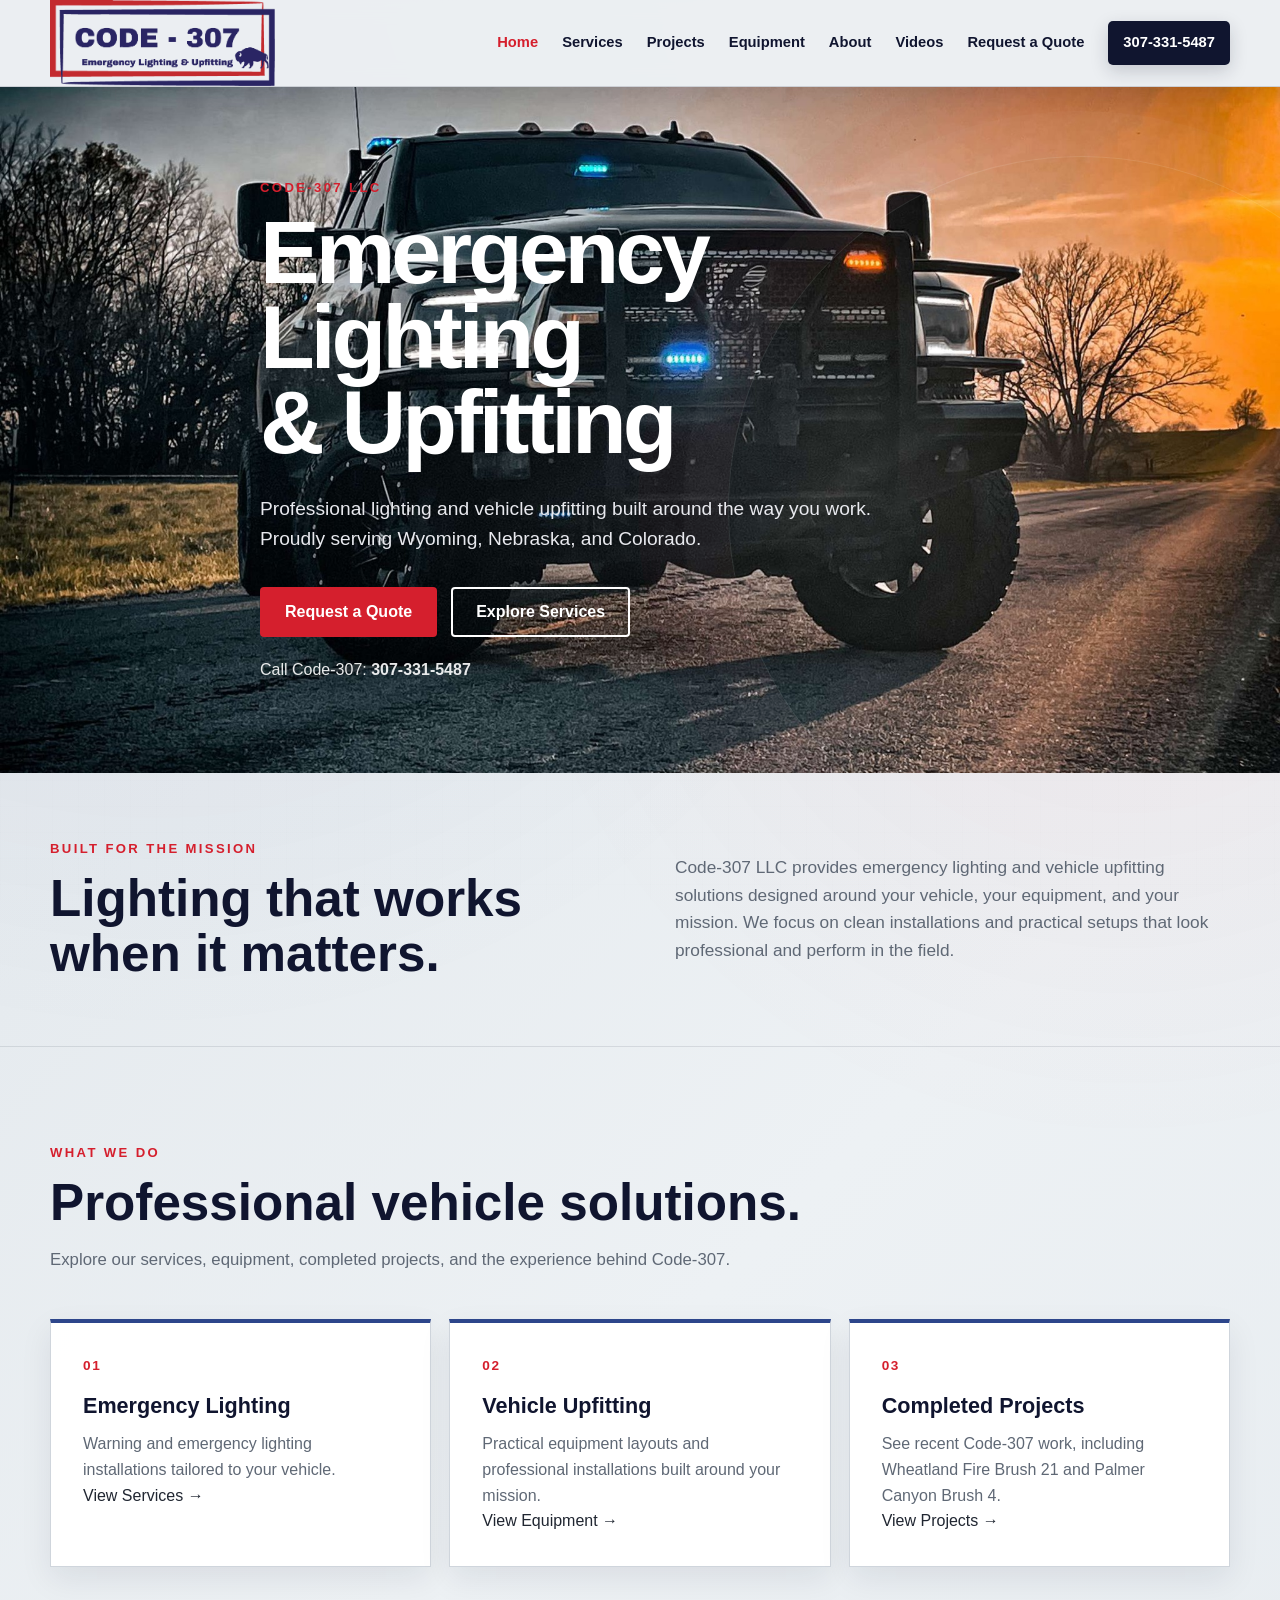
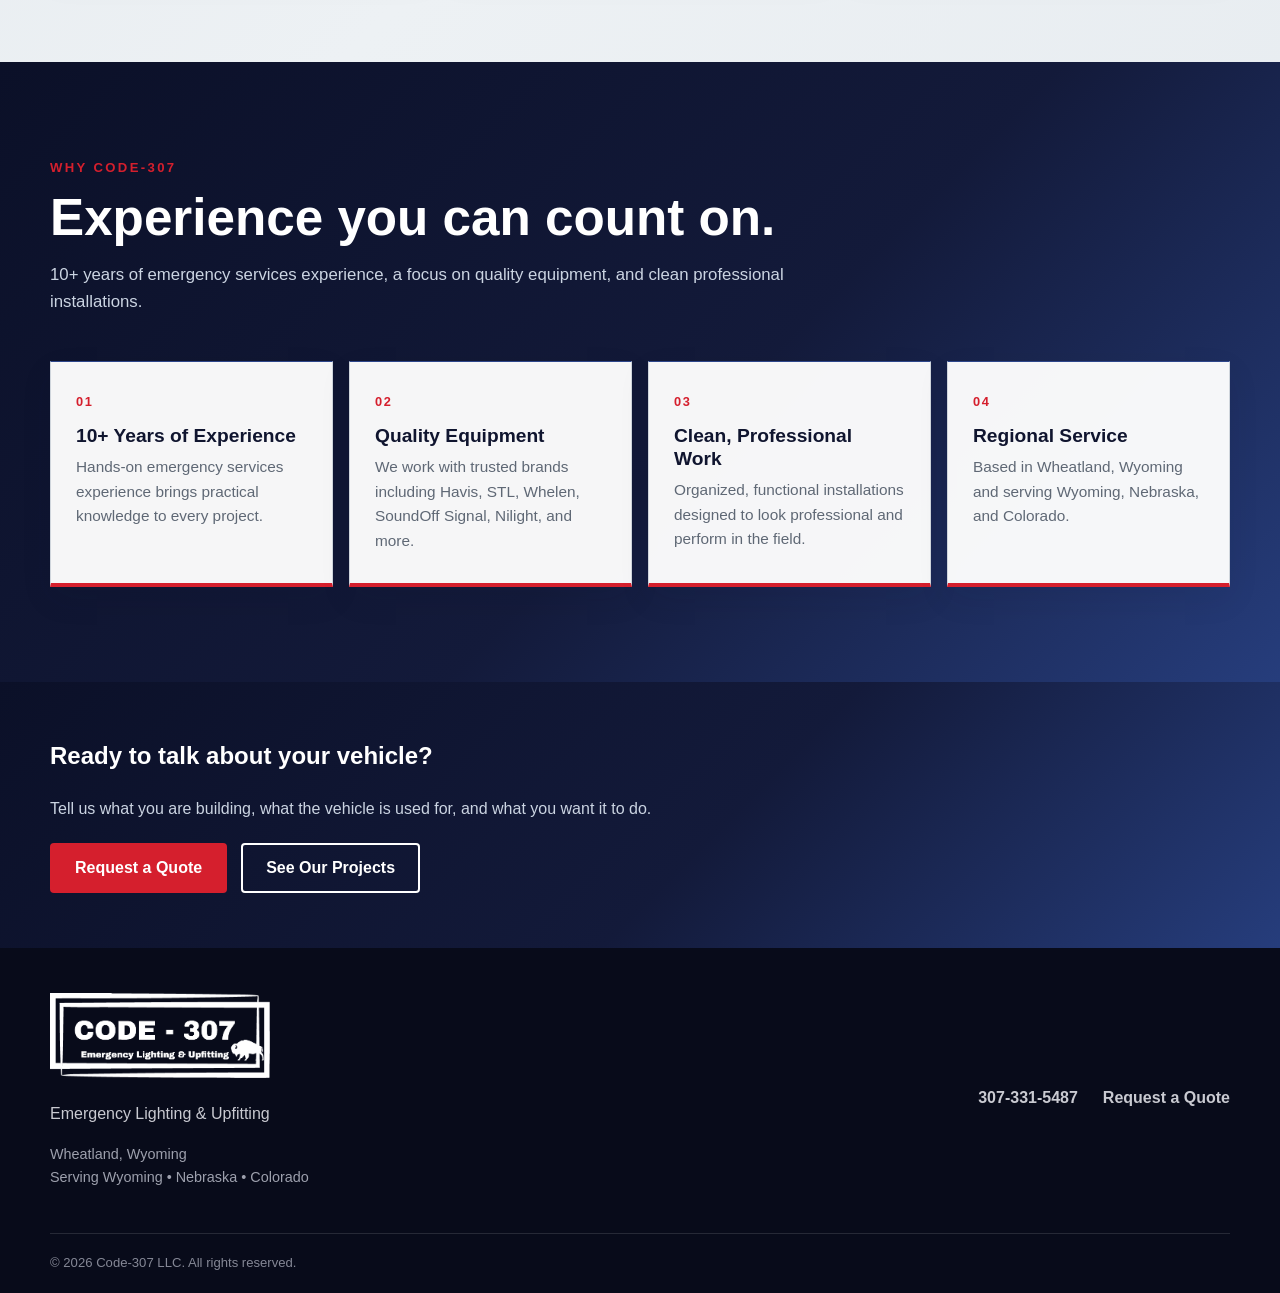
==== index.html @ 4620d684 "Add files via upload" ====
<!DOCTYPE html>
<html lang="en">
<head><meta charset="UTF-8">
<meta name="viewport" content="width=device-width, initial-scale=1.0">
<meta name="description" content="Code-307 LLC — Emergency Lighting & Upfitting. Professional vehicle lighting, work lighting, sirens, reflective graphics, consoles and push bumpers.">
<link rel="icon" type="image/png" href="code307-logo.png">
<link rel="stylesheet" href="styles.css">
<style>
.code307-hero,.hero,.hero-section,header.hero{
  background-image:url('code307-top-hero.jpg') !important;
  background-size:cover !important;
  background-position:center center !important;
  background-repeat:no-repeat !important;
}
</style><title>Code-307 LLC | Emergency Lighting & Upfitting</title>
<style>
.nav a.active{color:#1688e8;}
.page-hero{padding:155px 0 70px;background:#07192d;position:relative;overflow:hidden;}
.page-hero:after{content:"";position:absolute;inset:0;background:linear-gradient(90deg,rgba(4,15,29,.96),rgba(4,15,29,.70),rgba(4,15,29,.35));pointer-events:none;}
.page-hero .container{position:relative;z-index:1;}
.page-hero h1{color:#fff;font-size:clamp(2.8rem,6vw,5rem);margin:.1em 0 .2em;}
.page-hero p{color:#d4dce7;max-width:760px;font-size:1.08rem;line-height:1.6;}
.subpage-cta{background:#07192d;color:#fff;padding:55px 0;}
.subpage-cta h2{color:#fff;margin-top:0;}
.subpage-cta p{color:#cbd5e1;}
.link-row{display:flex;gap:14px;flex-wrap:wrap;margin-top:22px;}
@media(max-width:700px){.page-hero{padding:130px 0 55px;}}
</style>
</head>
<body class="page-index">
<header class="site-header">
  <div class="container nav-wrap">
    <a class="brand" href="index.html" aria-label="Code-307 LLC home"><img src="code307-logo.png" alt="Code-307 LLC — Emergency Lighting & Upfitting"></a>
    <button class="menu-toggle" aria-label="Open menu" aria-expanded="false">☰</button>
    <nav class="nav" aria-label="Main navigation">
      <a href="index.html" class="active">Home</a>
      <a href="services.html" class="">Services</a>
      <a href="projects.html" class="">Projects</a>
      <a href="equipment.html" class="">Equipment</a>
      <a href="about.html" class="">About</a>
      <a href="videos.html" class="">Videos</a>
      <a href="quote.html" class="">Request a Quote</a>
      <a class="nav-phone" href="tel:+13073315487">307-331-5487</a></nav>
  </div>
</header>
<main id="top">

<section class="hero">
  <div class="hero-overlay"></div>
  <div class="container hero-content">
    <p class="eyebrow">CODE-307 LLC</p>
    <h1>Emergency Lighting<br><span>&amp; Upfitting</span></h1>
    <p class="hero-copy">Professional lighting and vehicle upfitting built around the way you work. Proudly serving Wyoming, Nebraska, and Colorado.</p>
    <div class="hero-buttons">
      <a class="btn btn-primary" href="quote.html">Request a Quote</a>
      <a class="btn btn-outline" href="services.html">Explore Services</a>
    </div>
    <a class="hero-phone" href="tel:+13073315487">Call Code-307: <strong>307-331-5487</strong></a>
  </div>
</section>
<section class="intro">
  <div class="container intro-grid">
    <div><p class="section-kicker">BUILT FOR THE MISSION</p><h2>Lighting that works when it matters.</h2></div>
    <p>Code-307 LLC provides emergency lighting and vehicle upfitting solutions designed around your vehicle, your equipment, and your mission. We focus on clean installations and practical setups that look professional and perform in the field.</p>
  </div>
</section>
<section class="section">
  <div class="container">
    <div class="section-heading"><p class="section-kicker">WHAT WE DO</p><h2>Professional vehicle solutions.</h2><p>Explore our services, equipment, completed projects, and the experience behind Code-307.</p></div>
    <div class="cards">
      <article class="card"><div class="card-icon">01</div><h3>Emergency Lighting</h3><p>Warning and emergency lighting installations tailored to your vehicle.</p><a href="services.html">View Services →</a></article>
      <article class="card"><div class="card-icon">02</div><h3>Vehicle Upfitting</h3><p>Practical equipment layouts and professional installations built around your mission.</p><a href="equipment.html">View Equipment →</a></article>
      <article class="card"><div class="card-icon">03</div><h3>Completed Projects</h3><p>See recent Code-307 work, including Wheatland Fire Brush 21 and Palmer Canyon Brush 4.</p><a href="projects.html">View Projects →</a></article>
    </div>
  </div>
</section>
<section class="section section-dark">
  <div class="container">
    <div class="section-heading light"><p class="section-kicker">WHY CODE-307</p><h2>Experience you can count on.</h2><p>10+ years of emergency services experience, a focus on quality equipment, and clean professional installations.</p></div>
    <div class="why-grid">
      <article class="why-card"><div class="why-number">01</div><h3>10+ Years of Experience</h3><p>Hands-on emergency services experience brings practical knowledge to every project.</p></article>
      <article class="why-card"><div class="why-number">02</div><h3>Quality Equipment</h3><p>We work with trusted brands including Havis, STL, Whelen, SoundOff Signal, Nilight, and more.</p></article>
      <article class="why-card"><div class="why-number">03</div><h3>Clean, Professional Work</h3><p>Organized, functional installations designed to look professional and perform in the field.</p></article>
      <article class="why-card"><div class="why-number">04</div><h3>Regional Service</h3><p>Based in Wheatland, Wyoming and serving Wyoming, Nebraska, and Colorado.</p></article>
    </div>
  </div>
</section>
<section class="subpage-cta">
  <div class="container">
    <h2>Ready to talk about your vehicle?</h2>
    <p>Tell us what you are building, what the vehicle is used for, and what you want it to do.</p>
    <div class="link-row"><a class="btn btn-primary" href="quote.html">Request a Quote</a><a class="btn btn-outline" href="projects.html">See Our Projects</a></div>
  </div>
</section>

</main>
<footer class="footer">
  <div class="container footer-grid">
    <div>
      <img src="code307-logo.png" alt="Code-307 LLC logo" class="footer-logo">
      <p>Emergency Lighting &amp; Upfitting</p>
      <p class="footer-area">Wheatland, Wyoming<br>Serving Wyoming • Nebraska • Colorado</p>
    </div>
    <div class="footer-contact">
      <a href="tel:+13073315487">307-331-5487</a>
      <a href="quote.html">Request a Quote</a>
    </div>
  </div>
  <div class="container copyright">© <span id="year"></span> Code-307 LLC. All rights reserved.</div>
</footer>
<script>
const toggle=document.querySelector('.menu-toggle'),nav=document.querySelector('.nav');
toggle.addEventListener('click',()=>{const open=nav.classList.toggle('open');toggle.setAttribute('aria-expanded',open);});
document.querySelectorAll('.nav a').forEach(link=>link.addEventListener('click',()=>nav.classList.remove('open')));
document.getElementById('year').textContent=new Date().getFullYear();

</script>
</body></html>
---- styles.css ----
:root {
  --navy: #11142f;
  --blue: #29266d;
  --red: #c9252d;
  --white: #ffffff;
  --light: #f4f5f7;
  --text: #22242a;
  --muted: #676b75;
  --line: #dedfe3;
  --max: 1180px;
}

* { box-sizing: border-box; }
html { scroll-behavior: smooth; }
body {
  margin: 0;
  font-family: Arial, Helvetica, sans-serif;
  color: var(--text);
  background: #fff;
  line-height: 1.6;
}
a { color: inherit; text-decoration: none; }
.container { width: min(calc(100% - 40px), var(--max)); margin: 0 auto; }

.site-header {
  position: sticky;
  top: 0;
  z-index: 50;
  background: rgba(255,255,255,.97);
  border-bottom: 1px solid var(--line);
  backdrop-filter: blur(10px);
}
.nav-wrap { min-height: 82px; display:flex; align-items:center; justify-content:space-between; gap:25px; }
.brand img { width: 225px; height: auto; display:block; }
.nav { display:flex; align-items:center; gap:24px; font-weight:700; font-size:.92rem; }
.nav a:hover { color: var(--red); }
.nav-phone { padding: 10px 15px; background:var(--blue); color:#fff; border-radius:5px; }
.nav-phone:hover { color:#fff !important; background:var(--red); }
.menu-toggle { display:none; border:0; background:none; font-size:30px; color:var(--blue); }

.hero {
  position:relative;
  min-height: 670px;
  display:flex;
  align-items:center;
  overflow:hidden;
  background:
    radial-gradient(circle at 82% 25%, rgba(201,37,45,.36), transparent 28%),
    linear-gradient(115deg, #080a19 0%, #11142f 52%, #29266d 100%);
}
.hero-overlay { position:absolute; inset:0; pointer-events:none; }
.hero-content { position:relative; z-index:2; color:#fff; padding:90px 0; max-width:760px; }
.eyebrow, .section-kicker {
  color:var(--red);
  font-weight:900;
  letter-spacing:.18em;
  font-size:.82rem;
  margin:0 0 12px;
}
.hero h1 { font-size:clamp(3rem,7vw,6rem); line-height:.95; margin:0 0 28px; letter-spacing:-.045em; }
.hero h1 span { color:#fff; }
.hero-copy { max-width:650px; font-size:1.2rem; color:#e8e9ee; }
.hero-buttons { display:flex; flex-wrap:wrap; gap:14px; margin:32px 0 20px; }
.btn { display:inline-flex; align-items:center; justify-content:center; min-height:50px; padding:0 23px; border-radius:4px; font-weight:900; border:2px solid transparent; cursor:pointer; }
.btn-primary { background:var(--red); color:#fff; }
.btn-primary:hover { background:#a91d25; }
.btn-outline { border-color:#fff; color:#fff; }
.btn-outline:hover { background:#fff; color:var(--navy); }
.hero-phone { color:#fff; opacity:.9; }
.hero-phone:hover { text-decoration:underline; }

.intro { background:var(--light); border-bottom:1px solid var(--line); }
.intro-grid { display:grid; grid-template-columns:1fr 1fr; gap:70px; padding:65px 0; align-items:center; }
.intro h2, .section-heading h2, .about-grid h2, .quote-grid h2 { margin:0; font-size:clamp(2rem,4vw,3.3rem); line-height:1.08; color:var(--navy); }
.intro p:last-child { color:var(--muted); font-size:1.08rem; margin:0; }

.section { padding:95px 0; }
.section-heading { max-width:760px; margin-bottom:45px; }
.section-heading > p:last-child { color:var(--muted); font-size:1.05rem; margin-bottom:0; }
.cards { display:grid; grid-template-columns:repeat(3,1fr); gap:18px; }
.card { padding:32px; border:1px solid var(--line); border-top:4px solid var(--blue); background:#fff; transition:transform .2s, box-shadow .2s; }
.card:hover { transform:translateY(-5px); box-shadow:0 12px 35px rgba(0,0,0,.08); }
.card-icon { color:var(--red); font-weight:900; letter-spacing:.12em; font-size:.85rem; }
.card h3 { color:var(--navy); font-size:1.35rem; margin:12px 0 8px; }
.card p { color:var(--muted); margin:0; }

.section-dark { background:var(--navy); color:#fff; }
.section-heading.light h2 { color:#fff; }
.section-heading.light > p:last-child { color:#c9cad1; }
.application-grid { display:grid; grid-template-columns:repeat(3,1fr); gap:14px; }
.application { padding:27px; border:1px solid rgba(255,255,255,.16); background:rgba(255,255,255,.04); font-size:1.15rem; font-weight:800; }
.application::before { content:""; display:inline-block; width:9px; height:9px; margin-right:12px; background:var(--red); border-radius:50%; }

.about-grid { display:grid; grid-template-columns: .8fr 1.7fr; gap:70px; align-items:center; }
.about-grid p { color:var(--muted); font-size:1.05rem; }
.about-mark { font-size:clamp(7rem,18vw,15rem); line-height:.8; font-weight:1000; color:var(--light); -webkit-text-stroke:2px var(--blue); letter-spacing:-.08em; }
.tagline { color:var(--red) !important; font-size:1.4rem !important; font-weight:900; }

.quote-section { background:linear-gradient(135deg,#f3f4f6,#fff); padding:95px 0; border-top:1px solid var(--line); }
.quote-grid { display:grid; grid-template-columns:1fr 1fr; gap:70px; align-items:start; }
.quote-grid > div:first-child p:not(.section-kicker) { color:var(--muted); max-width:500px; }
.big-phone { display:inline-block; font-size:2rem; font-weight:900; color:var(--blue); margin-top:15px; }
.big-phone:hover { color:var(--red); }
.quote-form { background:#fff; padding:32px; border:1px solid var(--line); box-shadow:0 15px 45px rgba(0,0,0,.07); }
.quote-form label { display:block; font-weight:800; color:var(--navy); margin-bottom:16px; }
.quote-form input, .quote-form textarea {
  display:block; width:100%; margin-top:7px; padding:13px 14px;
  border:1px solid #cfd1d7; border-radius:3px; font:inherit; color:var(--text);
}
.quote-form input:focus, .quote-form textarea:focus { outline:2px solid rgba(201,37,45,.2); border-color:var(--red); }
.btn-full { width:100%; }
.form-note { font-size:.78rem; color:var(--muted); margin:12px 0 0; }

.footer { background:#090b1c; color:#c9cad1; padding:45px 0 20px; }
.footer-grid { display:flex; justify-content:space-between; gap:30px; align-items:center; }
.footer-logo { width:220px; filter:brightness(0) invert(1); }
.footer-contact { display:flex; gap:25px; font-weight:800; }
.footer-contact a:hover { color:#fff; }
.copyright { border-top:1px solid rgba(255,255,255,.12); margin-top:30px; padding-top:18px; font-size:.82rem; color:#858896; }

@media (max-width: 900px) {
  .nav { display:none; position:absolute; top:82px; left:0; right:0; background:#fff; padding:20px; flex-direction:column; align-items:stretch; border-bottom:1px solid var(--line); }
  .nav.open { display:flex; }
  .menu-toggle { display:block; }
  .nav-phone { text-align:center; }
  .cards { grid-template-columns:repeat(2,1fr); }
  .application-grid { grid-template-columns:repeat(2,1fr); }
  .intro-grid, .quote-grid { grid-template-columns:1fr; gap:35px; }
  .about-grid { grid-template-columns:1fr; gap:25px; }
  .about-mark { font-size:7rem; }
}
@media (max-width: 600px) {
  .container { width:min(calc(100% - 28px), var(--max)); }
  .brand img { width:190px; }
  .hero { min-height:600px; }
  .hero-content { padding:70px 0; }
  .hero-copy { font-size:1rem; }
  .section { padding:70px 0; }
  .cards, .application-grid { grid-template-columns:1fr; }
  .footer-grid { flex-direction:column; align-items:flex-start; }
  .footer-contact { flex-direction:column; gap:8px; }
}

.service-area { color: var(--blue) !important; font-size: 1rem !important; margin-top: 22px; }
.footer-area { color:#9da0ad; font-size:.9rem; margin-top:8px; }

.why-section { background: var(--light); border-top: 1px solid var(--line); border-bottom: 1px solid var(--line); }
.why-grid { display:grid; grid-template-columns:repeat(4,1fr); gap:16px; }
.why-card { background:#fff; border:1px solid var(--line); padding:30px 25px; border-bottom:4px solid var(--red); }
.why-number { color:var(--red); font-weight:900; letter-spacing:.12em; font-size:.8rem; }
.why-card h3 { color:var(--navy); margin:12px 0 8px; font-size:1.2rem; line-height:1.2; }
.why-card p { color:var(--muted); margin:0; font-size:.96rem; }
@media (max-width: 900px) { .why-grid { grid-template-columns:repeat(2,1fr); } }
@media (max-width: 600px) { .why-grid { grid-template-columns:1fr; } }

.equipment-grid { display:grid; grid-template-columns:repeat(4,1fr); gap:16px; }
.equipment-item { padding:28px 24px; border:1px solid var(--line); background:#fff; min-height:205px; transition:transform .2s, box-shadow .2s; }
.equipment-item:hover { transform:translateY(-4px); box-shadow:0 10px 28px rgba(0,0,0,.07); }
.equipment-icon { display:inline-flex; width:38px; height:38px; align-items:center; justify-content:center; background:var(--navy); color:#fff; border-radius:50%; font-weight:900; margin-bottom:10px; }
.equipment-item h3 { color:var(--navy); margin:5px 0 7px; font-size:1.12rem; }
.equipment-item p { color:var(--muted); margin:0; font-size:.94rem; }
@media (max-width: 900px) { .equipment-grid { grid-template-columns:repeat(2,1fr); } }
@media (max-width: 600px) { .equipment-grid { grid-template-columns:1fr; } }

.form-title { color:var(--navy); font-size:1.55rem; font-weight:900; margin:0 0 22px; }
.form-row { display:grid; grid-template-columns:1fr 1fr; gap:16px; }
.quote-form select { display:block; width:100%; margin-top:7px; padding:13px 14px; border:1px solid #cfd1d7; border-radius:3px; background:#fff; font:inherit; color:var(--text); }
.quote-form fieldset { border:1px solid var(--line); padding:18px; margin:0 0 16px; }
.quote-form legend { padding:0 8px; font-weight:800; color:var(--navy); }
.check-grid { display:grid; grid-template-columns:1fr 1fr; gap:10px 14px; }
.quote-form .check { display:flex; align-items:flex-start; gap:8px; margin:0; font-weight:600; font-size:.9rem; color:var(--muted); }
.quote-form .check input { width:auto; margin:3px 0 0; accent-color:var(--red); }
.quote-prompt { color:var(--muted); font-size:1rem !important; margin-top:22px !important; }
@media (max-width: 600px) { .form-row, .check-grid { grid-template-columns:1fr; gap:0; } }

.hero::after {
  content:"";
  position:absolute;
  right:-12vw;
  top:10%;
  width:55vw;
  height:55vw;
  max-width:760px;
  max-height:760px;
  border:1px solid rgba(255,255,255,.08);
  border-radius:50%;
  box-shadow:0 0 0 45px rgba(255,255,255,.025), 0 0 0 90px rgba(201,37,45,.025);
  transform:rotate(-18deg);
}
.hero-badges { display:flex; flex-wrap:wrap; gap:9px; margin:20px 0 0; }
.hero-badges span { border:1px solid rgba(255,255,255,.24); background:rgba(255,255,255,.06); padding:8px 11px; border-radius:999px; font-size:.78rem; font-weight:800; color:#f0f1f5; }
.builds-section { background:#fff; }
.build-grid { display:grid; grid-template-columns:repeat(3,1fr); gap:18px; }
.build-placeholder { min-height:270px; padding:30px; display:flex; flex-direction:column; justify-content:flex-end; border:1px solid var(--line); background:
  linear-gradient(135deg, rgba(17,20,47,.96), rgba(41,38,109,.86)),
  repeating-linear-gradient(135deg, transparent 0 18px, rgba(255,255,255,.04) 18px 20px);
  color:#fff; position:relative; overflow:hidden; }
.build-placeholder::before { content:"CODE-307"; position:absolute; top:25px; right:-15px; font-size:4rem; font-weight:1000; letter-spacing:-.08em; color:rgba(255,255,255,.05); transform:rotate(-8deg); }
.build-placeholder-icon { font-size:2.2rem; margin-bottom:auto; }
.build-placeholder strong { font-size:1.35rem; }
.build-placeholder small { color:#c9cad1; margin-top:4px; }
@media (max-width: 900px) { .build-grid { grid-template-columns:1fr; } }

.brands-section { background:var(--light); border-top:1px solid var(--line); }
.brand-grid { display:grid; grid-template-columns:repeat(3,1fr); gap:16px; }
.brand-card { min-height:145px; padding:28px; background:#fff; border:1px solid var(--line); border-top:4px solid var(--blue); display:flex; flex-direction:column; justify-content:center; }
.brand-card strong { color:var(--navy); font-size:1.45rem; letter-spacing:-.02em; }
.brand-card span { color:var(--muted); margin-top:4px; font-size:.92rem; }
.brands-note { margin-top:22px; padding:20px 22px; background:var(--navy); color:#fff; display:flex; gap:8px; flex-wrap:wrap; }
.brands-note strong { color:#fff; }
.brands-note span { color:#c9cad1; }
@media (max-width: 900px) { .brand-grid { grid-template-columns:repeat(2,1fr); } }
@media (max-width: 600px) { .brand-grid { grid-template-columns:1fr; } }

.build-card { background:#fff; border:1px solid var(--line); overflow:hidden; }
.build-card img { width:100%; height:270px; object-fit:cover; display:block; }
.build-card-info { padding:24px; }
.build-card-info .section-kicker { margin-bottom:6px; }
.build-card-info h3 { color:var(--navy); margin:0 0 7px; font-size:1.35rem; }
.build-card-info p:last-child { color:var(--muted); margin:0; }
.video-section { background:var(--light); border-top:1px solid var(--line); }
.video-card { max-width:900px; margin:0 auto; background:#080a19; border:1px solid #252842; box-shadow:0 18px 50px rgba(0,0,0,.14); }
.video-card video { width:100%; display:block; max-height:620px; background:#080a19; }
.video-caption { padding:18px 22px; display:flex; justify-content:space-between; gap:20px; flex-wrap:wrap; color:#fff; }
.video-caption strong { font-size:1.05rem; }
.video-caption span { color:#c9cad1; font-size:.9rem; }
@media (max-width:600px) { .build-card img { height:220px; } .video-caption { flex-direction:column; gap:4px; } }

.faq-section { background:#fff; border-top:1px solid var(--line); }
.faq-list { max-width:900px; margin:0 auto; border-top:1px solid var(--line); }
.faq-item { border-bottom:1px solid var(--line); }
.faq-item summary { list-style:none; cursor:pointer; padding:22px 50px 22px 20px; position:relative; color:var(--navy); font-weight:900; font-size:1.05rem; }
.faq-item summary::-webkit-details-marker { display:none; }
.faq-item summary::after { content:"+"; position:absolute; right:20px; top:16px; color:var(--red); font-size:1.7rem; font-weight:400; }
.faq-item[open] summary::after { content:"−"; }
.faq-item[open] summary { background:var(--light); }
.faq-answer { padding:0 50px 20px 20px; color:var(--muted); background:var(--light); }
.faq-answer p { margin:0; }
.faq-cta { max-width:900px; margin:30px auto 0; padding:24px; background:var(--navy); color:#fff; display:flex; justify-content:space-between; align-items:center; gap:20px; flex-wrap:wrap; }
.faq-cta strong, .faq-cta span { display:block; }
.faq-cta strong { font-size:1.25rem; }
.faq-cta span { color:#c9cad1; margin-top:3px; }
.faq-cta-buttons { display:flex; gap:10px; flex-wrap:wrap; }
.btn-outline-dark { border-color:#fff; color:#fff; }
.btn-outline-dark:hover { background:#fff; color:var(--navy); }
@media (max-width:600px) {
  .faq-item summary { padding-left:14px; padding-right:45px; }
  .faq-answer { padding-left:14px; padding-right:25px; }
  .faq-cta { align-items:flex-start; }
}

.project-gallery { margin-top: 34px; }
.gallery-heading { margin-bottom: 18px; }
.gallery-heading h3 { margin: 0 0 6px; color: var(--navy); font-size: 1.55rem; }
.gallery-heading p:last-child { margin: 0; color: var(--muted); }
.gallery-grid { display:grid; grid-template-columns:repeat(4,1fr); gap:14px; }
.gallery-grid a { display:block; overflow:hidden; border-radius:8px; background:#111; aspect-ratio:4/3; }
.gallery-grid img { width:100%; height:100%; object-fit:cover; display:block; transition:transform .25s ease; }
.gallery-grid a:hover img { transform:scale(1.04); }
.gallery-grid a:first-child { grid-column:span 2; grid-row:span 2; }
@media (max-width:800px) { .gallery-grid { grid-template-columns:repeat(2,1fr); } .gallery-grid a:first-child { grid-column:span 2; grid-row:span 1; } }
@media (max-width:500px) { .gallery-grid { grid-template-columns:1fr; } .gallery-grid a:first-child { grid-column:span 1; } }


/* =========================================================
   CODE-307 GLOBAL THEME — V2
   Consistent industrial steel background across all pages
   ========================================================= */

:root {
  --navy: #10152f;
  --navy-2: #182144;
  --blue: #2d468b;
  --red: #d51f2d;
  --white: #ffffff;
  --page: #e6ebf0;
  --page-2: #f0f3f6;
  --card: rgba(255,255,255,.96);
  --text: #202631;
  --muted: #5f6875;
  --line: #cfd5dc;
  --line-dark: rgba(16,21,47,.14);
  --max: 1180px;
}

html { background: var(--page); }

body {
  position: relative;
  background:
    radial-gradient(circle at 12% 8%, rgba(45,70,139,.08), transparent 28%),
    radial-gradient(circle at 88% 18%, rgba(213,31,45,.055), transparent 24%),
    linear-gradient(135deg, #dfe5ea 0%, #edf1f4 48%, #e2e8ed 100%) !important;
  color: var(--text);
}

body::before {
  content: "";
  position: fixed;
  inset: 0;
  pointer-events: none;
  z-index: 0;
  opacity: .33;
  background-image:
    linear-gradient(rgba(16,21,47,.025) 1px, transparent 1px),
    linear-gradient(90deg, rgba(16,21,47,.025) 1px, transparent 1px);
  background-size: 26px 26px;
}

body > * { position: relative; z-index: 1; }

.site-header {
  background: rgba(236,240,243,.94) !important;
  border-bottom: 1px solid rgba(16,21,47,.14) !important;
  box-shadow: 0 8px 24px rgba(16,21,47,.07);
}

.nav {
  color: var(--navy);
}

.nav a { transition: color .2s ease, transform .2s ease; }
.nav a:hover { color: var(--red); }
.nav a.active { color: var(--red) !important; }

.nav-phone {
  background: var(--navy) !important;
  box-shadow: 0 6px 18px rgba(16,21,47,.18);
}
.nav-phone:hover { background: var(--red) !important; }

.menu-toggle { color: var(--navy); }

.hero {
  position: relative;
  background:
    linear-gradient(110deg, rgba(7,12,30,.88), rgba(16,21,47,.56) 54%, rgba(45,70,139,.38)),
    url("code307-top-hero.jpg") center/cover no-repeat !important;
}

.hero::after {
  border-color: rgba(255,255,255,.10);
  box-shadow: 0 0 0 45px rgba(255,255,255,.028), 0 0 0 90px rgba(213,31,45,.025);
}

.page-hero,
.projects-hero,
.services-hero {
  background:
    linear-gradient(110deg, rgba(7,12,30,.94), rgba(16,21,47,.72) 58%, rgba(45,70,139,.42)),
    url("code307-top-hero.jpg") center/cover no-repeat !important;
}

.intro,
.section,
.builds-section,
.quote-section,
.why-section,
.faq-section,
.brands-section {
  background: transparent !important;
}

.intro,
.section,
.builds-section,
.quote-section {
  border-color: rgba(16,21,47,.10);
}

.intro-grid,
.section,
.quote-section,
.why-section,
.faq-section {
  backdrop-filter: blur(0);
}

.section-heading h2,
.intro h2,
.about-grid h2,
.quote-grid h2,
.card h3,
.equipment-item h3,
.brand-card strong,
.service-card h2,
.project-copy h2,
.project-gallery-heading h3,
.form-title {
  color: var(--navy) !important;
}

.section-heading > p:last-child,
.intro p:last-child,
.card p,
.equipment-item p,
.about-grid p,
.service-card p,
.project-copy p,
.project-gallery-heading p {
  color: var(--muted) !important;
}

/* Consistent card surfaces */
.card,
.equipment-item,
.brand-card,
.why-card,
.quote-form,
.project-feature,
.service-card {
  background: var(--card) !important;
  border-color: var(--line) !important;
  box-shadow: 0 12px 30px rgba(16,21,47,.08) !important;
}

.card:hover,
.equipment-item:hover {
  box-shadow: 0 16px 36px rgba(16,21,47,.13) !important;
}

.card,
.service-card,
.why-card,
.equipment-item,
.brand-card {
  border-top-color: var(--blue) !important;
}

.why-card,
.service-card {
  border-bottom-color: var(--red) !important;
}

.project-feature {
  overflow: hidden;
}

.application-grid {
  gap: 16px;
}

.application {
  background: rgba(255,255,255,.07) !important;
  border-color: rgba(255,255,255,.16) !important;
}

.section-dark,
.projects-bottom,
.service-bottom,
.subpage-cta {
  background: linear-gradient(135deg, #0b1028 0%, #131a3a 56%, #263d7c 100%) !important;
}

.section-dark .section-heading h2,
.projects-bottom h2,
.service-bottom h2,
.subpage-cta h2 {
  color: #fff !important;
}

.section-dark .section-heading > p:last-child,
.projects-bottom p,
.service-bottom p,
.subpage-cta p {
  color: #cbd4e2 !important;
}

/* Light panels */
.quote-section {
  background: transparent !important;
}

.quote-form {
  border-radius: 10px;
}

.quote-form input,
.quote-form textarea,
.quote-form select {
  background: #fff !important;
  border-color: #c7cdd6 !important;
}

.quote-form fieldset {
  border-color: var(--line) !important;
  background: rgba(248,250,252,.78);
}

.service-note {
  background: rgba(255,255,255,.80) !important;
  border-color: var(--line) !important;
}

.build-grid {
  gap: 20px;
}

.build-card {
  background: var(--card) !important;
  border: 1px solid var(--line) !important;
  box-shadow: 0 12px 30px rgba(16,21,47,.08);
}

.gallery-grid img,
.project-gallery-grid img {
  border: 1px solid rgba(16,21,47,.10);
}

/* Project media remains dark for contrast */
.project-media {
  background: linear-gradient(135deg, #090d20, #151b39) !important;
}

/* Featured project / project cards */
.project-tag {
  background: #eef2f6 !important;
  border-color: var(--line) !important;
  color: var(--navy) !important;
}

.project-cta {
  background: var(--navy) !important;
}

/* Footer */
.footer {
  background: #080b1a !important;
}

/* Page hero spacing */
.page-hero h1,
.projects-hero h1,
.services-hero h1 {
  text-shadow: 0 4px 20px rgba(0,0,0,.28);
}

/* Video grids/cards */
.video-grid {
  gap: 24px;
}

.video-card {
  background: rgba(255,255,255,.96) !important;
  border: 1px solid var(--line) !important;
  border-radius: 12px;
  overflow: hidden;
  box-shadow: 0 12px 30px rgba(16,21,47,.08);
}

/* Mobile navigation matches theme */
@media (max-width: 900px) {
  .nav {
    background: rgba(236,240,243,.98) !important;
    border-bottom-color: var(--line) !important;
  }
}
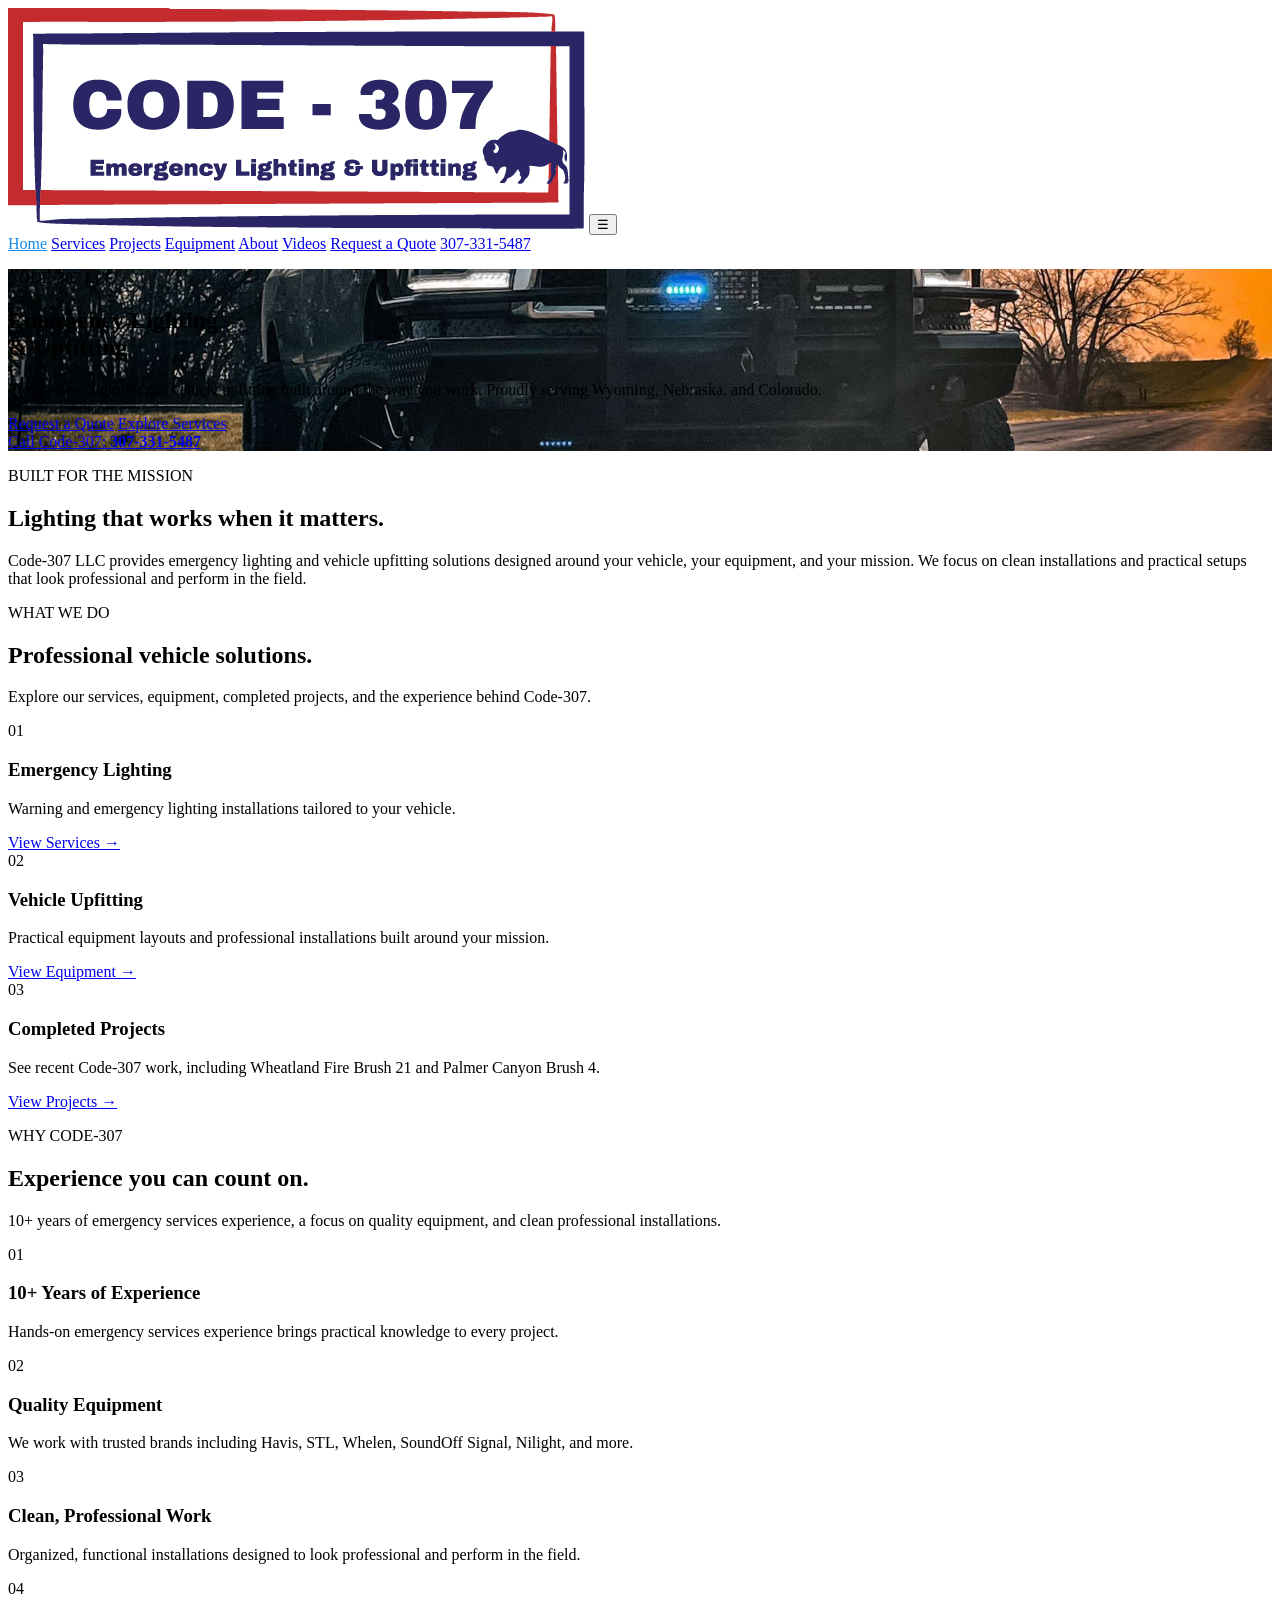
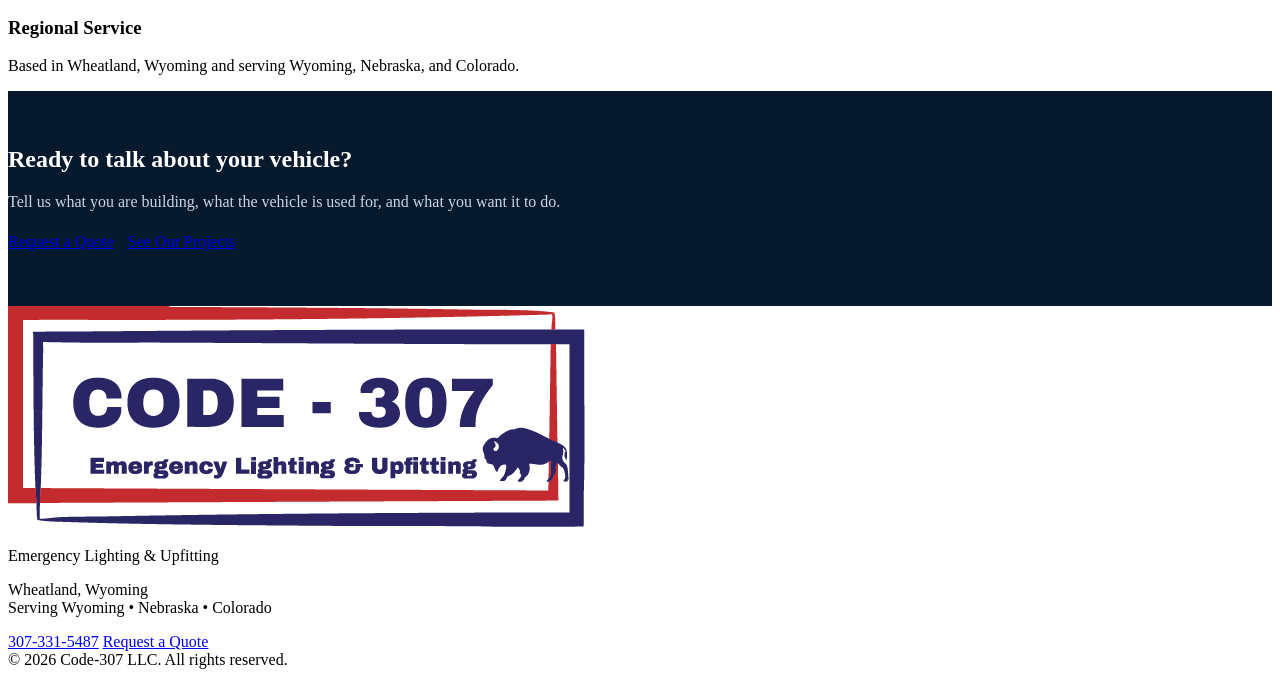
==== commit 626d9c40: "Add files via upload" ====
--- a/index.html
+++ b/index.html
@@ -27,7 +27,7 @@
 @media(max-width:700px){.page-hero{padding:130px 0 55px;}}
 </style>
 </head>
-<body class="page-index">
+<body>
 <header class="site-header">
   <div class="container nav-wrap">
     <a class="brand" href="index.html" aria-label="Code-307 LLC home"><img src="code307-logo.png" alt="Code-307 LLC — Emergency Lighting & Upfitting"></a>
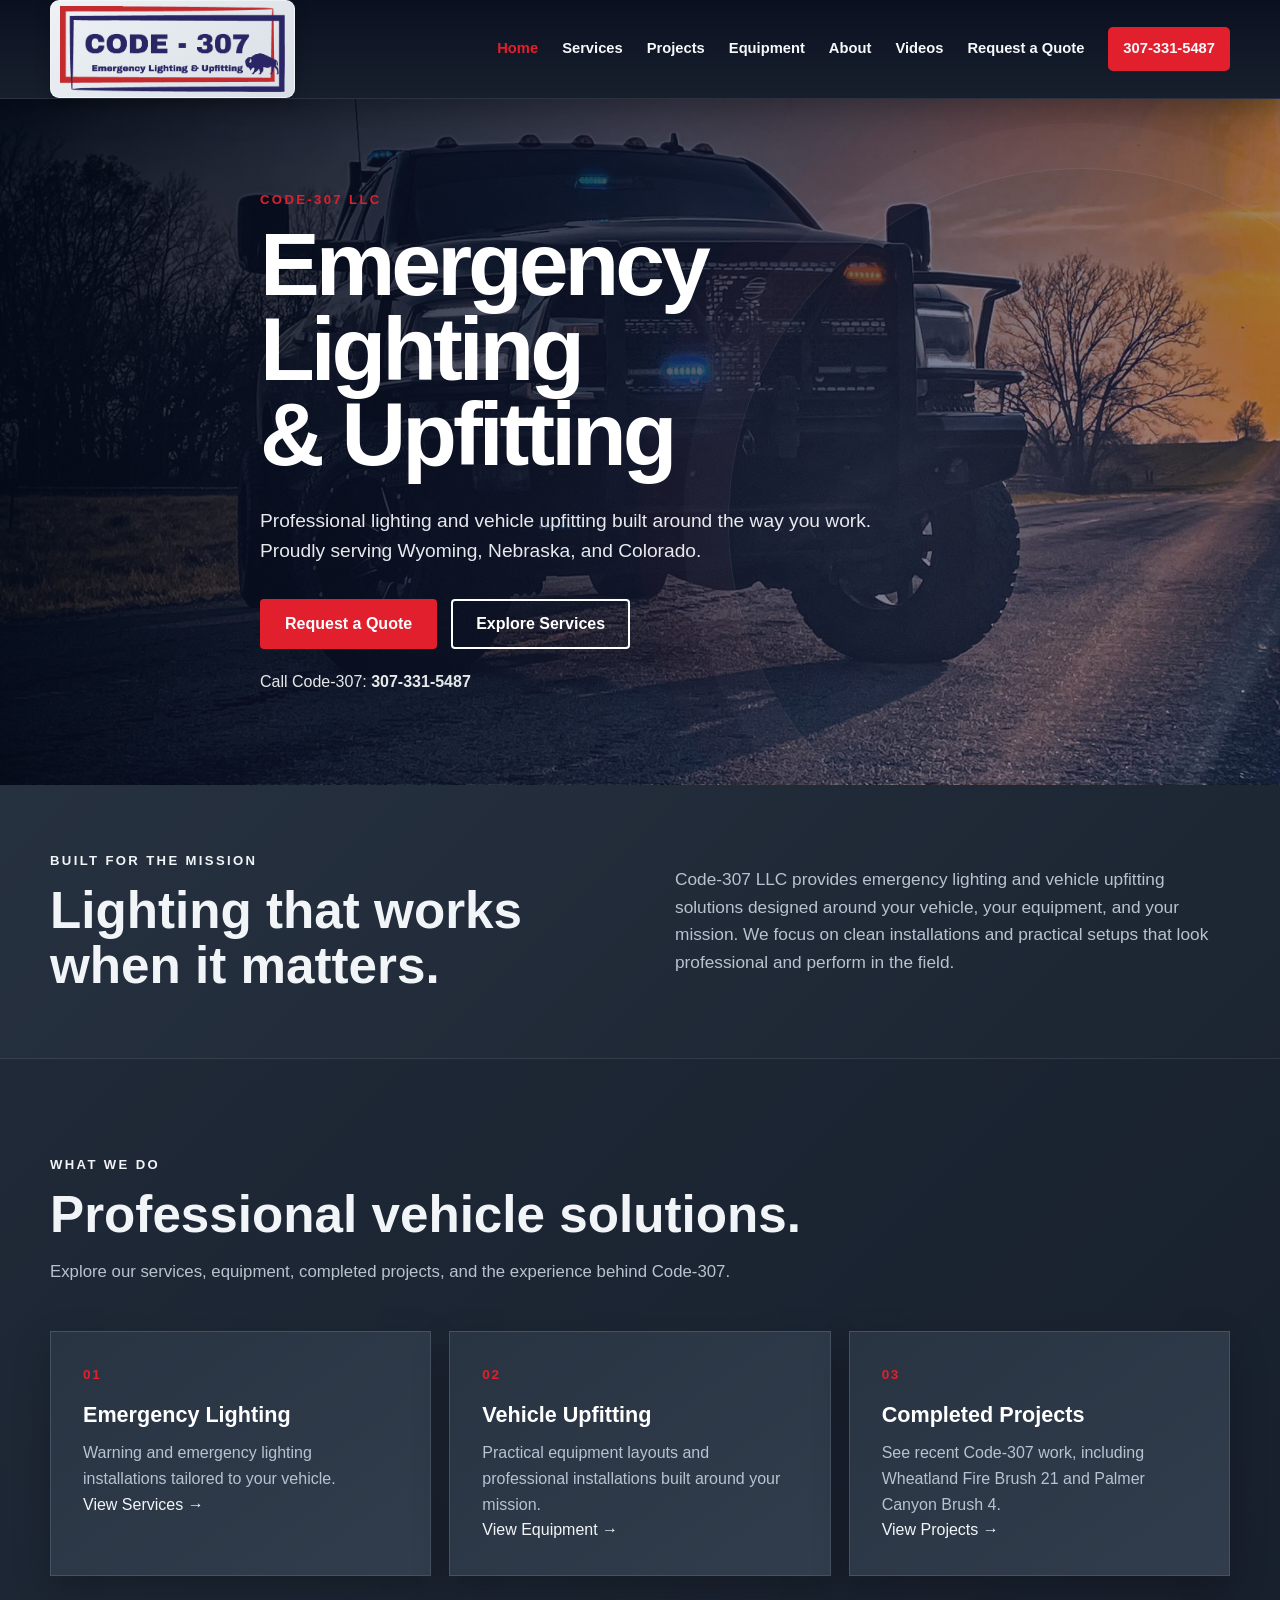
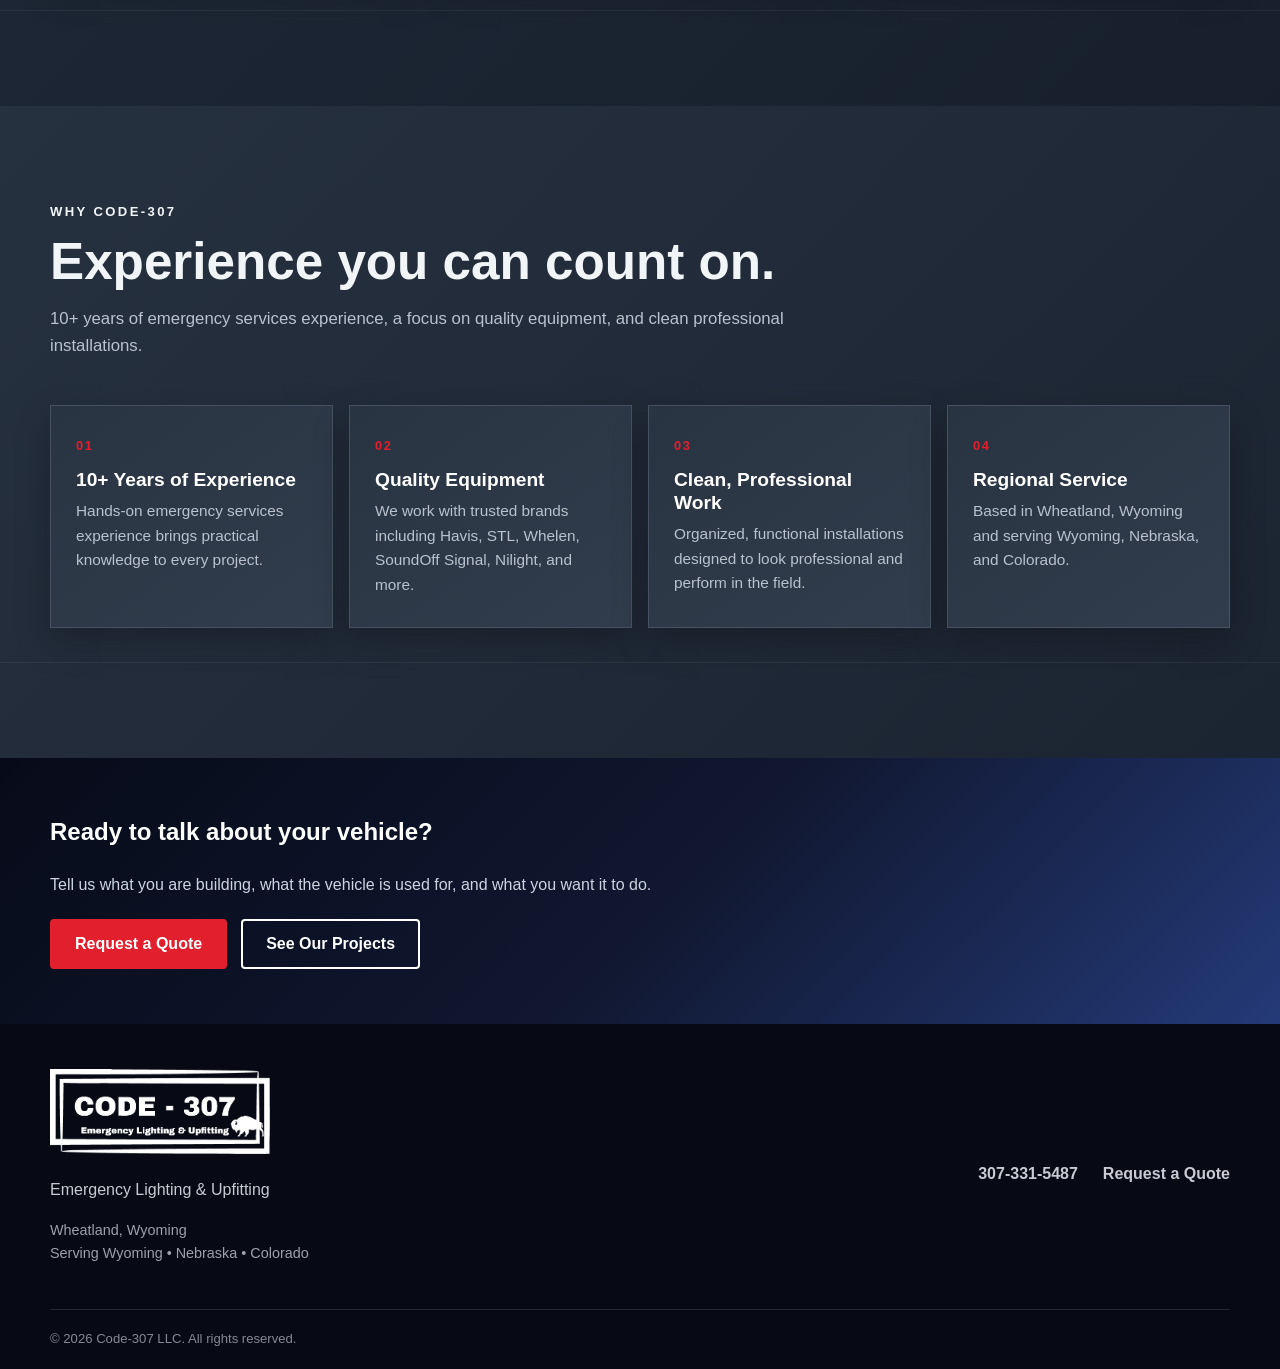
==== commit 5292176a: "Add files via upload" ====
--- a/index.html
+++ b/index.html
@@ -26,6 +26,17 @@
 .link-row{display:flex;gap:14px;flex-wrap:wrap;margin-top:22px;}
 @media(max-width:700px){.page-hero{padding:130px 0 55px;}}
 </style>
+<style>
+/* Shared Code-307 tab hero image */
+.tab-hero-image {
+  background-image:
+    linear-gradient(110deg, rgba(4,10,24,.90), rgba(16,21,47,.70), rgba(45,70,139,.32)),
+    url('code307-top-hero.jpg') !important;
+  background-size: cover !important;
+  background-position: center center !important;
+  background-repeat: no-repeat !important;
+}
+</style>
 </head>
 <body>
 <header class="site-header">
@@ -45,7 +56,7 @@
 </header>
 <main id="top">
 
-<section class="hero">
+<section class="hero tab-hero-image"">
   <div class="hero-overlay"></div>
   <div class="container hero-content">
     <p class="eyebrow">CODE-307 LLC</p>
--- a/styles.css
+++ b/styles.css
@@ -0,0 +1,559 @@
+:root {
+  --navy: #11142f;
+  --blue: #29266d;
+  --red: #c9252d;
+  --white: #ffffff;
+  --light: #f4f5f7;
+  --text: #22242a;
+  --muted: #676b75;
+  --line: #dedfe3;
+  --max: 1180px;
+}
+
+* { box-sizing: border-box; }
+html { scroll-behavior: smooth; }
+body {
+  margin: 0;
+  font-family: Arial, Helvetica, sans-serif;
+  color: var(--text);
+  background: #fff;
+  line-height: 1.6;
+}
+a { color: inherit; text-decoration: none; }
+.container { width: min(calc(100% - 40px), var(--max)); margin: 0 auto; }
+
+.site-header {
+  position: sticky;
+  top: 0;
+  z-index: 50;
+  background: rgba(255,255,255,.97);
+  border-bottom: 1px solid var(--line);
+  backdrop-filter: blur(10px);
+}
+.nav-wrap { min-height: 82px; display:flex; align-items:center; justify-content:space-between; gap:25px; }
+.brand img { width: 225px; height: auto; display:block; }
+.nav { display:flex; align-items:center; gap:24px; font-weight:700; font-size:.92rem; }
+.nav a:hover { color: var(--red); }
+.nav-phone { padding: 10px 15px; background:var(--blue); color:#fff; border-radius:5px; }
+.nav-phone:hover { color:#fff !important; background:var(--red); }
+.menu-toggle { display:none; border:0; background:none; font-size:30px; color:var(--blue); }
+
+.hero {
+  position:relative;
+  min-height: 670px;
+  display:flex;
+  align-items:center;
+  overflow:hidden;
+  background:
+    radial-gradient(circle at 82% 25%, rgba(201,37,45,.36), transparent 28%),
+    linear-gradient(115deg, #080a19 0%, #11142f 52%, #29266d 100%);
+}
+.hero-overlay { position:absolute; inset:0; pointer-events:none; }
+.hero-content { position:relative; z-index:2; color:#fff; padding:90px 0; max-width:760px; }
+.eyebrow, .section-kicker {
+  color:var(--red);
+  font-weight:900;
+  letter-spacing:.18em;
+  font-size:.82rem;
+  margin:0 0 12px;
+}
+.hero h1 { font-size:clamp(3rem,7vw,6rem); line-height:.95; margin:0 0 28px; letter-spacing:-.045em; }
+.hero h1 span { color:#fff; }
+.hero-copy { max-width:650px; font-size:1.2rem; color:#e8e9ee; }
+.hero-buttons { display:flex; flex-wrap:wrap; gap:14px; margin:32px 0 20px; }
+.btn { display:inline-flex; align-items:center; justify-content:center; min-height:50px; padding:0 23px; border-radius:4px; font-weight:900; border:2px solid transparent; cursor:pointer; }
+.btn-primary { background:var(--red); color:#fff; }
+.btn-primary:hover { background:#a91d25; }
+.btn-outline { border-color:#fff; color:#fff; }
+.btn-outline:hover { background:#fff; color:var(--navy); }
+.hero-phone { color:#fff; opacity:.9; }
+.hero-phone:hover { text-decoration:underline; }
+
+.intro { background:var(--light); border-bottom:1px solid var(--line); }
+.intro-grid { display:grid; grid-template-columns:1fr 1fr; gap:70px; padding:65px 0; align-items:center; }
+.intro h2, .section-heading h2, .about-grid h2, .quote-grid h2 { margin:0; font-size:clamp(2rem,4vw,3.3rem); line-height:1.08; color:var(--navy); }
+.intro p:last-child { color:var(--muted); font-size:1.08rem; margin:0; }
+
+.section { padding:95px 0; }
+.section-heading { max-width:760px; margin-bottom:45px; }
+.section-heading > p:last-child { color:var(--muted); font-size:1.05rem; margin-bottom:0; }
+.cards { display:grid; grid-template-columns:repeat(3,1fr); gap:18px; }
+.card { padding:32px; border:1px solid var(--line); border-top:4px solid var(--blue); background:#fff; transition:transform .2s, box-shadow .2s; }
+.card:hover { transform:translateY(-5px); box-shadow:0 12px 35px rgba(0,0,0,.08); }
+.card-icon { color:var(--red); font-weight:900; letter-spacing:.12em; font-size:.85rem; }
+.card h3 { color:var(--navy); font-size:1.35rem; margin:12px 0 8px; }
+.card p { color:var(--muted); margin:0; }
+
+.section-dark { background:var(--navy); color:#fff; }
+.section-heading.light h2 { color:#fff; }
+.section-heading.light > p:last-child { color:#c9cad1; }
+.application-grid { display:grid; grid-template-columns:repeat(3,1fr); gap:14px; }
+.application { padding:27px; border:1px solid rgba(255,255,255,.16); background:rgba(255,255,255,.04); font-size:1.15rem; font-weight:800; }
+.application::before { content:""; display:inline-block; width:9px; height:9px; margin-right:12px; background:var(--red); border-radius:50%; }
+
+.about-grid { display:grid; grid-template-columns: .8fr 1.7fr; gap:70px; align-items:center; }
+.about-grid p { color:var(--muted); font-size:1.05rem; }
+.about-mark { font-size:clamp(7rem,18vw,15rem); line-height:.8; font-weight:1000; color:var(--light); -webkit-text-stroke:2px var(--blue); letter-spacing:-.08em; }
+.tagline { color:var(--red) !important; font-size:1.4rem !important; font-weight:900; }
+
+.quote-section { background:linear-gradient(135deg,#f3f4f6,#fff); padding:95px 0; border-top:1px solid var(--line); }
+.quote-grid { display:grid; grid-template-columns:1fr 1fr; gap:70px; align-items:start; }
+.quote-grid > div:first-child p:not(.section-kicker) { color:var(--muted); max-width:500px; }
+.big-phone { display:inline-block; font-size:2rem; font-weight:900; color:var(--blue); margin-top:15px; }
+.big-phone:hover { color:var(--red); }
+.quote-form { background:#fff; padding:32px; border:1px solid var(--line); box-shadow:0 15px 45px rgba(0,0,0,.07); }
+.quote-form label { display:block; font-weight:800; color:var(--navy); margin-bottom:16px; }
+.quote-form input, .quote-form textarea {
+  display:block; width:100%; margin-top:7px; padding:13px 14px;
+  border:1px solid #cfd1d7; border-radius:3px; font:inherit; color:var(--text);
+}
+.quote-form input:focus, .quote-form textarea:focus { outline:2px solid rgba(201,37,45,.2); border-color:var(--red); }
+.btn-full { width:100%; }
+.form-note { font-size:.78rem; color:var(--muted); margin:12px 0 0; }
+
+.footer { background:#090b1c; color:#c9cad1; padding:45px 0 20px; }
+.footer-grid { display:flex; justify-content:space-between; gap:30px; align-items:center; }
+.footer-logo { width:220px; filter:brightness(0) invert(1); }
+.footer-contact { display:flex; gap:25px; font-weight:800; }
+.footer-contact a:hover { color:#fff; }
+.copyright { border-top:1px solid rgba(255,255,255,.12); margin-top:30px; padding-top:18px; font-size:.82rem; color:#858896; }
+
+@media (max-width: 900px) {
+  .nav { display:none; position:absolute; top:82px; left:0; right:0; background:#fff; padding:20px; flex-direction:column; align-items:stretch; border-bottom:1px solid var(--line); }
+  .nav.open { display:flex; }
+  .menu-toggle { display:block; }
+  .nav-phone { text-align:center; }
+  .cards { grid-template-columns:repeat(2,1fr); }
+  .application-grid { grid-template-columns:repeat(2,1fr); }
+  .intro-grid, .quote-grid { grid-template-columns:1fr; gap:35px; }
+  .about-grid { grid-template-columns:1fr; gap:25px; }
+  .about-mark { font-size:7rem; }
+}
+@media (max-width: 600px) {
+  .container { width:min(calc(100% - 28px), var(--max)); }
+  .brand img { width:190px; }
+  .hero { min-height:600px; }
+  .hero-content { padding:70px 0; }
+  .hero-copy { font-size:1rem; }
+  .section { padding:70px 0; }
+  .cards, .application-grid { grid-template-columns:1fr; }
+  .footer-grid { flex-direction:column; align-items:flex-start; }
+  .footer-contact { flex-direction:column; gap:8px; }
+}
+
+.service-area { color: var(--blue) !important; font-size: 1rem !important; margin-top: 22px; }
+.footer-area { color:#9da0ad; font-size:.9rem; margin-top:8px; }
+
+.why-section { background: var(--light); border-top: 1px solid var(--line); border-bottom: 1px solid var(--line); }
+.why-grid { display:grid; grid-template-columns:repeat(4,1fr); gap:16px; }
+.why-card { background:#fff; border:1px solid var(--line); padding:30px 25px; border-bottom:4px solid var(--red); }
+.why-number { color:var(--red); font-weight:900; letter-spacing:.12em; font-size:.8rem; }
+.why-card h3 { color:var(--navy); margin:12px 0 8px; font-size:1.2rem; line-height:1.2; }
+.why-card p { color:var(--muted); margin:0; font-size:.96rem; }
+@media (max-width: 900px) { .why-grid { grid-template-columns:repeat(2,1fr); } }
+@media (max-width: 600px) { .why-grid { grid-template-columns:1fr; } }
+
+.equipment-grid { display:grid; grid-template-columns:repeat(4,1fr); gap:16px; }
+.equipment-item { padding:28px 24px; border:1px solid var(--line); background:#fff; min-height:205px; transition:transform .2s, box-shadow .2s; }
+.equipment-item:hover { transform:translateY(-4px); box-shadow:0 10px 28px rgba(0,0,0,.07); }
+.equipment-icon { display:inline-flex; width:38px; height:38px; align-items:center; justify-content:center; background:var(--navy); color:#fff; border-radius:50%; font-weight:900; margin-bottom:10px; }
+.equipment-item h3 { color:var(--navy); margin:5px 0 7px; font-size:1.12rem; }
+.equipment-item p { color:var(--muted); margin:0; font-size:.94rem; }
+@media (max-width: 900px) { .equipment-grid { grid-template-columns:repeat(2,1fr); } }
+@media (max-width: 600px) { .equipment-grid { grid-template-columns:1fr; } }
+
+.form-title { color:var(--navy); font-size:1.55rem; font-weight:900; margin:0 0 22px; }
+.form-row { display:grid; grid-template-columns:1fr 1fr; gap:16px; }
+.quote-form select { display:block; width:100%; margin-top:7px; padding:13px 14px; border:1px solid #cfd1d7; border-radius:3px; background:#fff; font:inherit; color:var(--text); }
+.quote-form fieldset { border:1px solid var(--line); padding:18px; margin:0 0 16px; }
+.quote-form legend { padding:0 8px; font-weight:800; color:var(--navy); }
+.check-grid { display:grid; grid-template-columns:1fr 1fr; gap:10px 14px; }
+.quote-form .check { display:flex; align-items:flex-start; gap:8px; margin:0; font-weight:600; font-size:.9rem; color:var(--muted); }
+.quote-form .check input { width:auto; margin:3px 0 0; accent-color:var(--red); }
+.quote-prompt { color:var(--muted); font-size:1rem !important; margin-top:22px !important; }
+@media (max-width: 600px) { .form-row, .check-grid { grid-template-columns:1fr; gap:0; } }
+
+.hero::after {
+  content:"";
+  position:absolute;
+  right:-12vw;
+  top:10%;
+  width:55vw;
+  height:55vw;
+  max-width:760px;
+  max-height:760px;
+  border:1px solid rgba(255,255,255,.08);
+  border-radius:50%;
+  box-shadow:0 0 0 45px rgba(255,255,255,.025), 0 0 0 90px rgba(201,37,45,.025);
+  transform:rotate(-18deg);
+}
+.hero-badges { display:flex; flex-wrap:wrap; gap:9px; margin:20px 0 0; }
+.hero-badges span { border:1px solid rgba(255,255,255,.24); background:rgba(255,255,255,.06); padding:8px 11px; border-radius:999px; font-size:.78rem; font-weight:800; color:#f0f1f5; }
+.builds-section { background:#fff; }
+.build-grid { display:grid; grid-template-columns:repeat(3,1fr); gap:18px; }
+.build-placeholder { min-height:270px; padding:30px; display:flex; flex-direction:column; justify-content:flex-end; border:1px solid var(--line); background:
+  linear-gradient(135deg, rgba(17,20,47,.96), rgba(41,38,109,.86)),
+  repeating-linear-gradient(135deg, transparent 0 18px, rgba(255,255,255,.04) 18px 20px);
+  color:#fff; position:relative; overflow:hidden; }
+.build-placeholder::before { content:"CODE-307"; position:absolute; top:25px; right:-15px; font-size:4rem; font-weight:1000; letter-spacing:-.08em; color:rgba(255,255,255,.05); transform:rotate(-8deg); }
+.build-placeholder-icon { font-size:2.2rem; margin-bottom:auto; }
+.build-placeholder strong { font-size:1.35rem; }
+.build-placeholder small { color:#c9cad1; margin-top:4px; }
+@media (max-width: 900px) { .build-grid { grid-template-columns:1fr; } }
+
+.brands-section { background:var(--light); border-top:1px solid var(--line); }
+.brand-grid { display:grid; grid-template-columns:repeat(3,1fr); gap:16px; }
+.brand-card { min-height:145px; padding:28px; background:#fff; border:1px solid var(--line); border-top:4px solid var(--blue); display:flex; flex-direction:column; justify-content:center; }
+.brand-card strong { color:var(--navy); font-size:1.45rem; letter-spacing:-.02em; }
+.brand-card span { color:var(--muted); margin-top:4px; font-size:.92rem; }
+.brands-note { margin-top:22px; padding:20px 22px; background:var(--navy); color:#fff; display:flex; gap:8px; flex-wrap:wrap; }
+.brands-note strong { color:#fff; }
+.brands-note span { color:#c9cad1; }
+@media (max-width: 900px) { .brand-grid { grid-template-columns:repeat(2,1fr); } }
+@media (max-width: 600px) { .brand-grid { grid-template-columns:1fr; } }
+
+.build-card { background:#fff; border:1px solid var(--line); overflow:hidden; }
+.build-card img { width:100%; height:270px; object-fit:cover; display:block; }
+.build-card-info { padding:24px; }
+.build-card-info .section-kicker { margin-bottom:6px; }
+.build-card-info h3 { color:var(--navy); margin:0 0 7px; font-size:1.35rem; }
+.build-card-info p:last-child { color:var(--muted); margin:0; }
+.video-section { background:var(--light); border-top:1px solid var(--line); }
+.video-card { max-width:900px; margin:0 auto; background:#080a19; border:1px solid #252842; box-shadow:0 18px 50px rgba(0,0,0,.14); }
+.video-card video { width:100%; display:block; max-height:620px; background:#080a19; }
+.video-caption { padding:18px 22px; display:flex; justify-content:space-between; gap:20px; flex-wrap:wrap; color:#fff; }
+.video-caption strong { font-size:1.05rem; }
+.video-caption span { color:#c9cad1; font-size:.9rem; }
+@media (max-width:600px) { .build-card img { height:220px; } .video-caption { flex-direction:column; gap:4px; } }
+
+.faq-section { background:#fff; border-top:1px solid var(--line); }
+.faq-list { max-width:900px; margin:0 auto; border-top:1px solid var(--line); }
+.faq-item { border-bottom:1px solid var(--line); }
+.faq-item summary { list-style:none; cursor:pointer; padding:22px 50px 22px 20px; position:relative; color:var(--navy); font-weight:900; font-size:1.05rem; }
+.faq-item summary::-webkit-details-marker { display:none; }
+.faq-item summary::after { content:"+"; position:absolute; right:20px; top:16px; color:var(--red); font-size:1.7rem; font-weight:400; }
+.faq-item[open] summary::after { content:"−"; }
+.faq-item[open] summary { background:var(--light); }
+.faq-answer { padding:0 50px 20px 20px; color:var(--muted); background:var(--light); }
+.faq-answer p { margin:0; }
+.faq-cta { max-width:900px; margin:30px auto 0; padding:24px; background:var(--navy); color:#fff; display:flex; justify-content:space-between; align-items:center; gap:20px; flex-wrap:wrap; }
+.faq-cta strong, .faq-cta span { display:block; }
+.faq-cta strong { font-size:1.25rem; }
+.faq-cta span { color:#c9cad1; margin-top:3px; }
+.faq-cta-buttons { display:flex; gap:10px; flex-wrap:wrap; }
+.btn-outline-dark { border-color:#fff; color:#fff; }
+.btn-outline-dark:hover { background:#fff; color:var(--navy); }
+@media (max-width:600px) {
+  .faq-item summary { padding-left:14px; padding-right:45px; }
+  .faq-answer { padding-left:14px; padding-right:25px; }
+  .faq-cta { align-items:flex-start; }
+}
+
+.project-gallery { margin-top: 34px; }
+.gallery-heading { margin-bottom: 18px; }
+.gallery-heading h3 { margin: 0 0 6px; color: var(--navy); font-size: 1.55rem; }
+.gallery-heading p:last-child { margin: 0; color: var(--muted); }
+.gallery-grid { display:grid; grid-template-columns:repeat(4,1fr); gap:14px; }
+.gallery-grid a { display:block; overflow:hidden; border-radius:8px; background:#111; aspect-ratio:4/3; }
+.gallery-grid img { width:100%; height:100%; object-fit:cover; display:block; transition:transform .25s ease; }
+.gallery-grid a:hover img { transform:scale(1.04); }
+.gallery-grid a:first-child { grid-column:span 2; grid-row:span 2; }
+@media (max-width:800px) { .gallery-grid { grid-template-columns:repeat(2,1fr); } .gallery-grid a:first-child { grid-column:span 2; grid-row:span 1; } }
+@media (max-width:500px) { .gallery-grid { grid-template-columns:1fr; } .gallery-grid a:first-child { grid-column:span 1; } }
+
+
+/* =========================================================
+   CODE-307 DARK INDUSTRIAL THEME — V3
+   Stronger visual contrast across every page
+   ========================================================= */
+
+:root{
+  --navy:#0d1227;
+  --blue:#36529a;
+  --red:#e21f2d;
+  --white:#ffffff;
+  --page:#1b2330;
+  --page-2:#222c3a;
+  --card:#293443;
+  --card-2:#313d4c;
+  --text:#f2f5f8;
+  --muted:#b9c2ce;
+  --line:#465261;
+  --dark-line:rgba(255,255,255,.11);
+}
+
+html,
+body{
+  background:#1b2330 !important;
+  color:var(--text) !important;
+}
+
+body{
+  background:
+    radial-gradient(circle at 8% 8%, rgba(54,82,154,.18), transparent 28%),
+    radial-gradient(circle at 92% 18%, rgba(226,31,45,.10), transparent 24%),
+    linear-gradient(135deg,#19212d 0%,#222c39 48%,#1b2330 100%) !important;
+}
+
+body::before{
+  opacity:.15 !important;
+  background-image:
+    linear-gradient(rgba(255,255,255,.035) 1px, transparent 1px),
+    linear-gradient(90deg, rgba(255,255,255,.035) 1px, transparent 1px) !important;
+  background-size:28px 28px !important;
+}
+
+/* Header */
+.site-header{
+  background:rgba(10,14,29,.96) !important;
+  border-bottom:1px solid rgba(255,255,255,.12) !important;
+  box-shadow:0 10px 28px rgba(0,0,0,.25) !important;
+}
+.nav{color:#fff !important;}
+.nav a{color:#f1f4f7 !important;}
+.nav a:hover,
+.nav a.active{color:var(--red) !important;}
+.nav-phone{background:var(--red) !important;color:#fff !important;}
+.nav-phone:hover{background:#bd1824 !important;}
+.menu-toggle{color:#fff !important;}
+
+/* Force all ordinary sections off white */
+.intro,
+.section,
+.quote-section,
+.builds-section,
+.brands-section,
+.faq-section,
+.why-section,
+.service-list,
+.project-list{
+  background:transparent !important;
+  color:var(--text) !important;
+}
+
+.intro,
+.section,
+.quote-section{
+  border-color:rgba(255,255,255,.08) !important;
+}
+
+/* Main typography on dark surfaces */
+.intro h2,
+.section-heading h2,
+.about-grid h2,
+.quote-grid h2,
+.section-heading.light h2,
+.section-heading > p:last-child,
+.intro p:last-child,
+.about-grid p,
+.quote-grid p,
+.section-kicker,
+.section-heading .section-kicker{
+  color:var(--text) !important;
+}
+
+.section-heading > p:last-child,
+.intro p:last-child,
+.about-grid p,
+.quote-grid p{
+  color:var(--muted) !important;
+}
+
+/* White content cards become dark steel */
+.card,
+.service-card,
+.equipment-item,
+.brand-card,
+.why-card,
+.quote-form,
+.build-card,
+.project-feature,
+.video-card{
+  background:linear-gradient(145deg,var(--card),var(--card-2)) !important;
+  color:var(--text) !important;
+  border:1px solid var(--line) !important;
+  box-shadow:0 14px 34px rgba(0,0,0,.24) !important;
+}
+
+.card h3,
+.service-card h2,
+.equipment-item h3,
+.brand-card strong,
+.why-card h3,
+.project-copy h2,
+.project-gallery-heading h3,
+.form-title,
+.equipment-item strong{
+  color:#fff !important;
+}
+
+.card p,
+.service-card p,
+.equipment-item p,
+.why-card p,
+.project-copy p,
+.project-gallery-heading p,
+.brands-note span{
+  color:var(--muted) !important;
+}
+
+.card:hover,
+.equipment-item:hover{
+  box-shadow:0 18px 40px rgba(0,0,0,.34) !important;
+}
+
+/* Tag pills */
+.project-tag{
+  background:#202a37 !important;
+  border-color:#536071 !important;
+  color:#fff !important;
+}
+
+/* Mission / application tiles */
+.application{
+  background:rgba(255,255,255,.055) !important;
+  border:1px solid rgba(255,255,255,.12) !important;
+  color:#fff !important;
+}
+
+/* Quote form */
+.quote-form{
+  background:linear-gradient(145deg,#26313f,#303b49) !important;
+}
+.quote-form label,
+.quote-form legend{
+  color:#fff !important;
+}
+.quote-form input,
+.quote-form textarea,
+.quote-form select{
+  background:#f7f9fb !important;
+  color:#18202c !important;
+  border-color:#7b8796 !important;
+}
+.quote-form fieldset{
+  background:rgba(255,255,255,.035) !important;
+  border-color:#536071 !important;
+}
+.quote-form .check{
+  color:#c8d0da !important;
+}
+
+/* Inline section backgrounds used on existing pages */
+[style*="background:#fff"],
+[style*="background: #fff"],
+[style*="background:white"],
+[style*="background: white"]{
+  background:transparent !important;
+}
+
+/* Specific light-background sections from the current site */
+.intro,
+.quote-section,
+.builds-section,
+.brands-section,
+.faq-section,
+.why-section{
+  background:
+    linear-gradient(135deg,rgba(37,48,63,.92),rgba(28,37,50,.94)) !important;
+}
+
+/* Project media */
+.project-media{
+  background:linear-gradient(135deg,#090d1b,#131b2d) !important;
+}
+
+/* Project/Service bottom CTAs */
+.subpage-cta,
+.projects-bottom,
+.service-bottom{
+  background:linear-gradient(135deg,#080d20,#111933 55%,#263c79) !important;
+}
+
+/* Brand strip */
+.brands-note{
+  background:linear-gradient(135deg,#0d1227,#172341) !important;
+}
+
+/* About mark */
+.about-mark{
+  color:rgba(255,255,255,.04) !important;
+  -webkit-text-stroke:2px rgba(255,255,255,.14) !important;
+}
+
+/* Footer */
+.footer{
+  background:#070a14 !important;
+}
+
+/* Mobile menu */
+@media (max-width:900px){
+  .nav{
+    background:#0d1227 !important;
+    border-bottom:1px solid rgba(255,255,255,.12) !important;
+  }
+  .nav a{color:#fff !important;}
+}
+
+/* Extra contrast for section spacing */
+.section{
+  position:relative;
+}
+.section::after{
+  content:"";
+  display:block;
+  height:1px;
+  background:rgba(255,255,255,.055);
+  margin-top:34px;
+}
+
+
+/* CODE-307 V4 VISUAL REFINEMENT */
+.site-header{
+  background:linear-gradient(180deg,#0b1020 0%,#171f2d 100%) !important;
+  border-bottom:1px solid rgba(255,255,255,.14) !important;
+}
+.brand{
+  display:inline-flex !important;
+  align-items:center;
+  padding:5px 9px;
+  border-radius:9px;
+  background:linear-gradient(145deg,#eef2f5,#d8dee5);
+  border:1px solid rgba(255,255,255,.55);
+  box-shadow:0 5px 16px rgba(0,0,0,.24);
+}
+.brand img{display:block;width:225px;height:auto;}
+.nav,.nav a{color:#f7f9fb !important;}
+.nav a:hover,.nav a.active{color:var(--red) !important;}
+
+.intro,
+.section,
+.quote-section,
+.builds-section,
+.brands-section,
+.faq-section,
+.why-section{
+  background:linear-gradient(135deg,rgba(31,41,55,.98),rgba(23,31,44,.98)) !important;
+}
+
+.intro:nth-of-type(even),
+.section:nth-of-type(even),
+.quote-section:nth-of-type(even),
+.builds-section:nth-of-type(even),
+.brands-section:nth-of-type(even),
+.faq-section:nth-of-type(even),
+.why-section:nth-of-type(even){
+  background:linear-gradient(135deg,rgba(38,49,64,.98),rgba(27,36,49,.98)) !important;
+}
+
+.section-dark,
+.subpage-cta,
+.projects-bottom,
+.service-bottom{
+  background:linear-gradient(135deg,#070b19 0%,#10172f 52%,#243a78 100%) !important;
+}
+
+@media(max-width:900px){
+  .brand{padding:4px 7px;}
+  .brand img{width:190px;}
+}
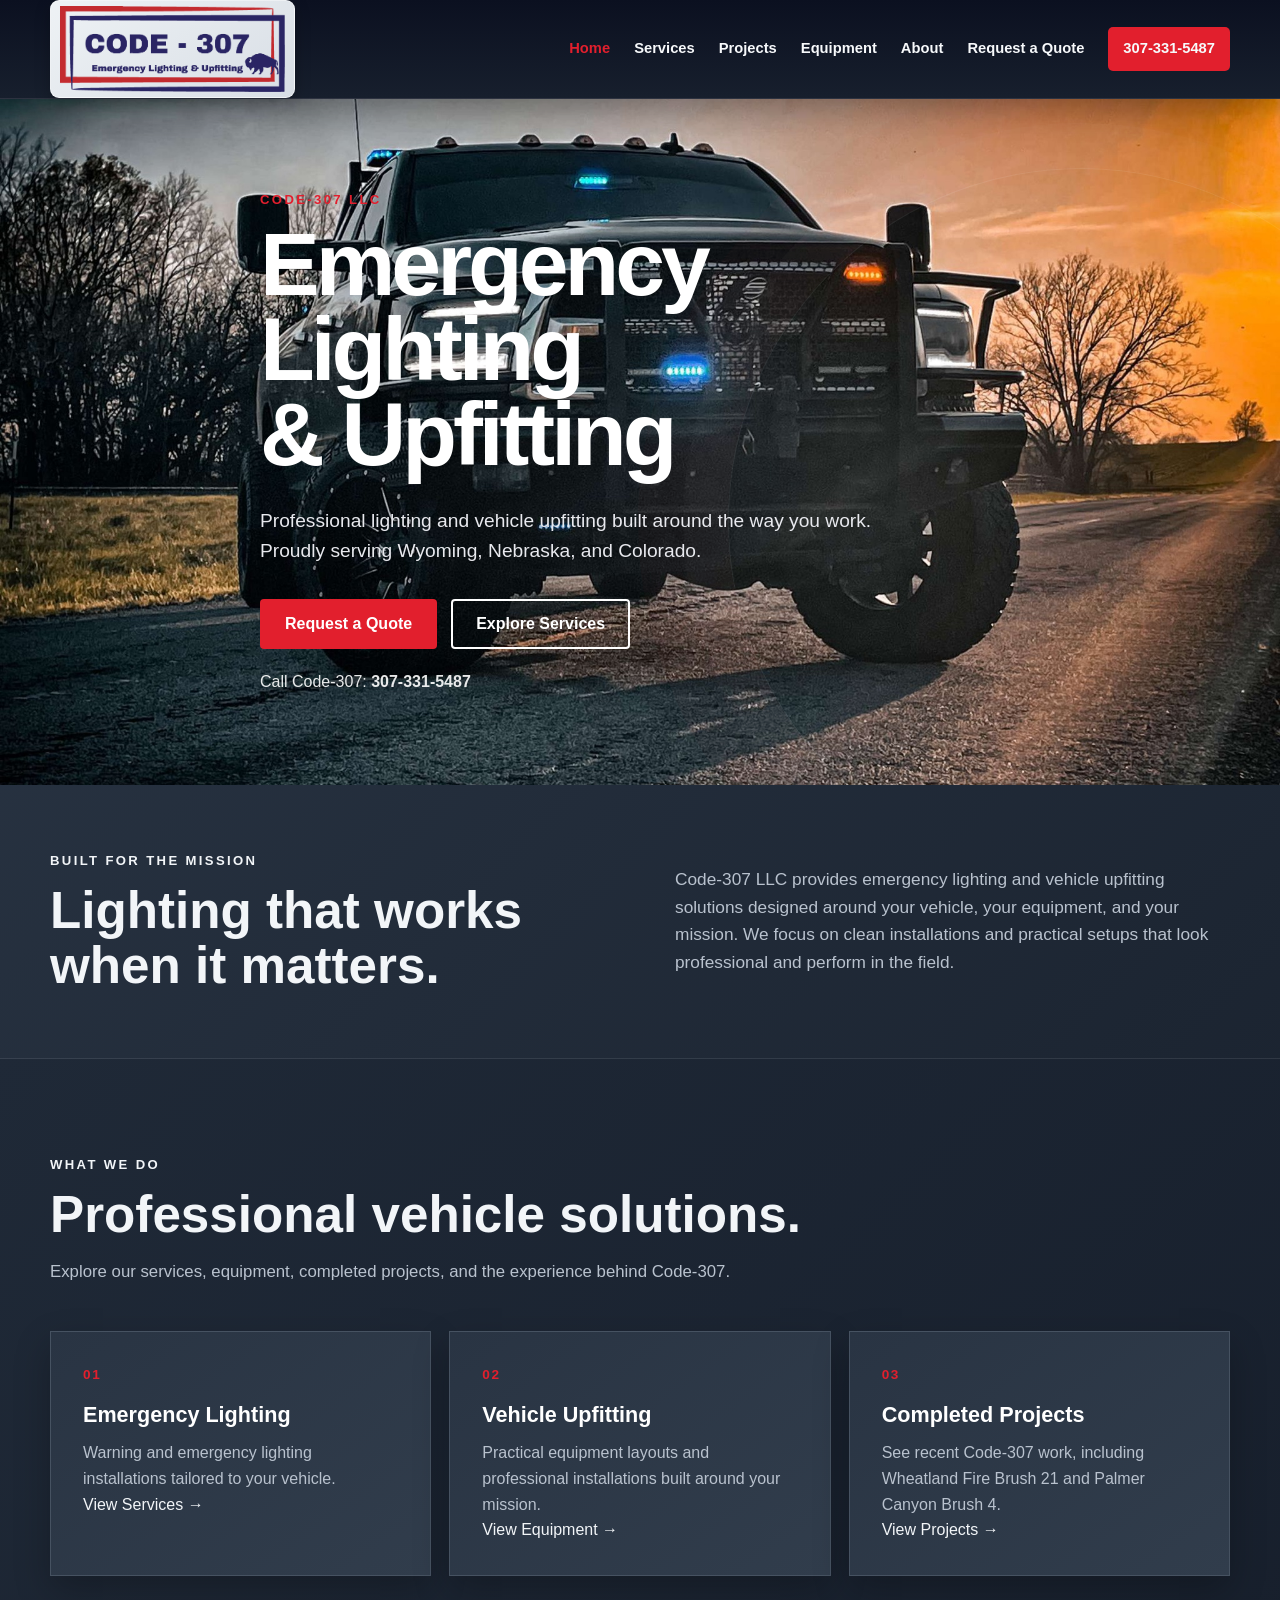
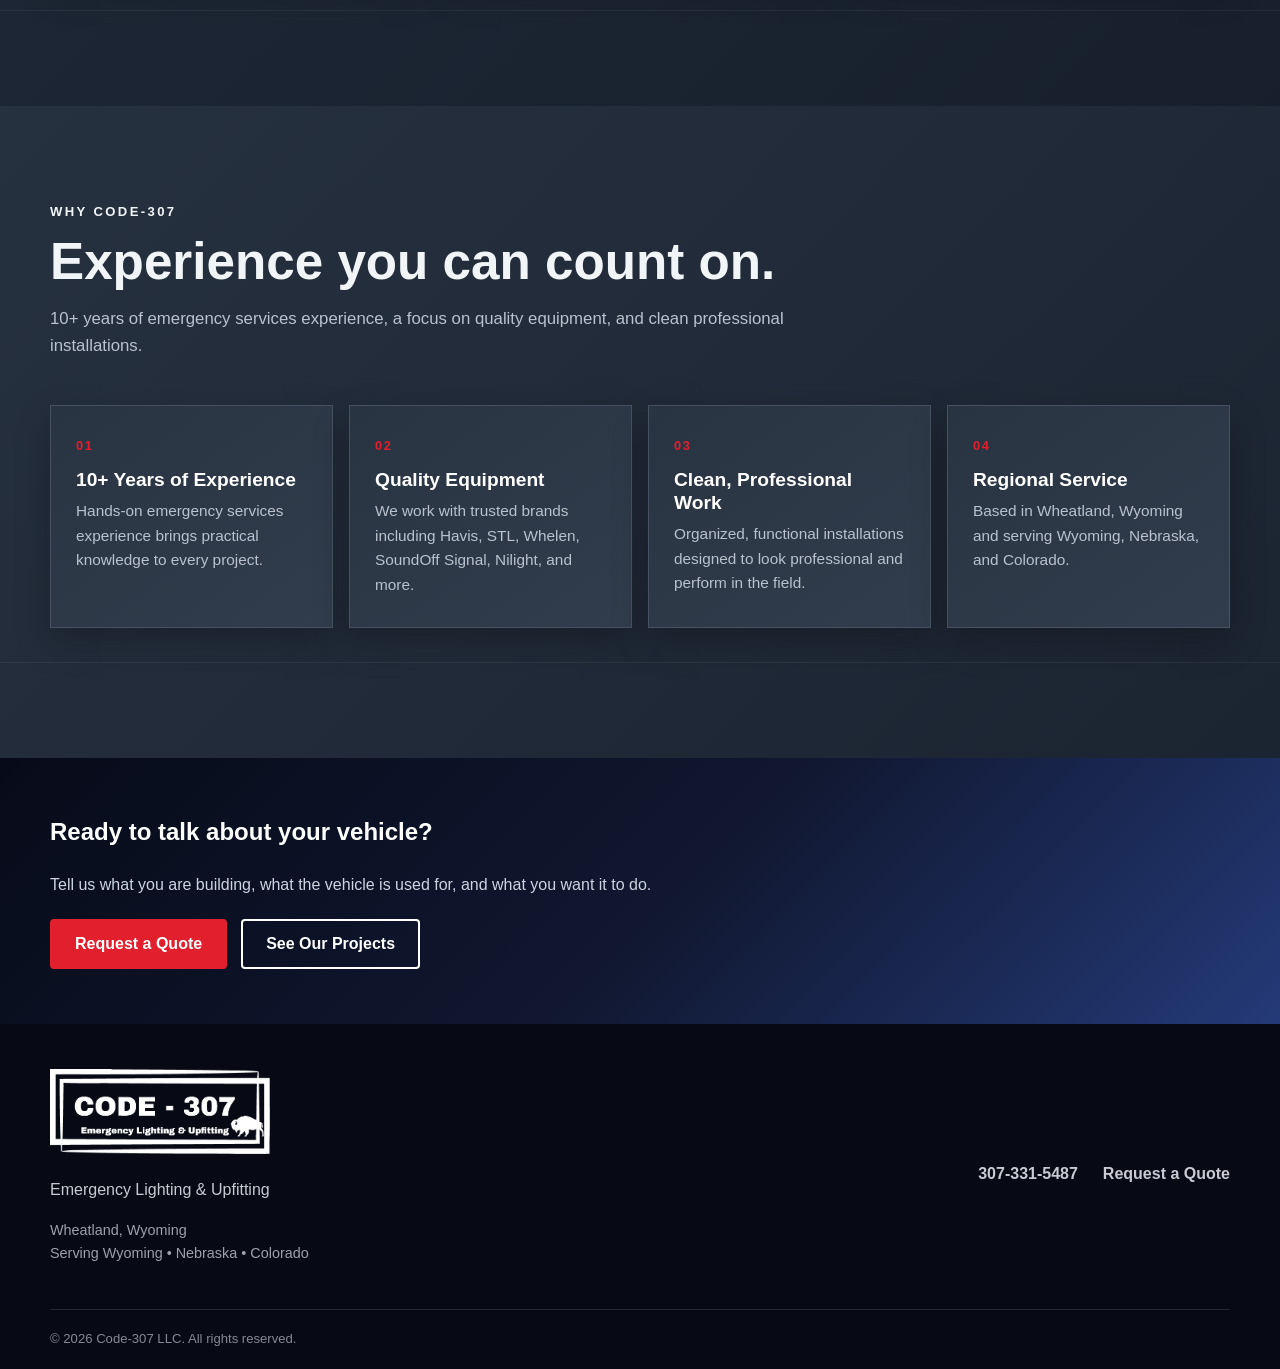
==== commit c6aef627: "Add files via upload" ====
--- a/index.html
+++ b/index.html
@@ -26,17 +26,6 @@
 .link-row{display:flex;gap:14px;flex-wrap:wrap;margin-top:22px;}
 @media(max-width:700px){.page-hero{padding:130px 0 55px;}}
 </style>
-<style>
-/* Shared Code-307 tab hero image */
-.tab-hero-image {
-  background-image:
-    linear-gradient(110deg, rgba(4,10,24,.90), rgba(16,21,47,.70), rgba(45,70,139,.32)),
-    url('code307-top-hero.jpg') !important;
-  background-size: cover !important;
-  background-position: center center !important;
-  background-repeat: no-repeat !important;
-}
-</style>
 </head>
 <body>
 <header class="site-header">
@@ -49,14 +38,14 @@
       <a href="projects.html" class="">Projects</a>
       <a href="equipment.html" class="">Equipment</a>
       <a href="about.html" class="">About</a>
-      <a href="videos.html" class="">Videos</a>
+      
       <a href="quote.html" class="">Request a Quote</a>
       <a class="nav-phone" href="tel:+13073315487">307-331-5487</a></nav>
   </div>
 </header>
 <main id="top">
 
-<section class="hero tab-hero-image"">
+<section class="hero">
   <div class="hero-overlay"></div>
   <div class="container hero-content">
     <p class="eyebrow">CODE-307 LLC</p>
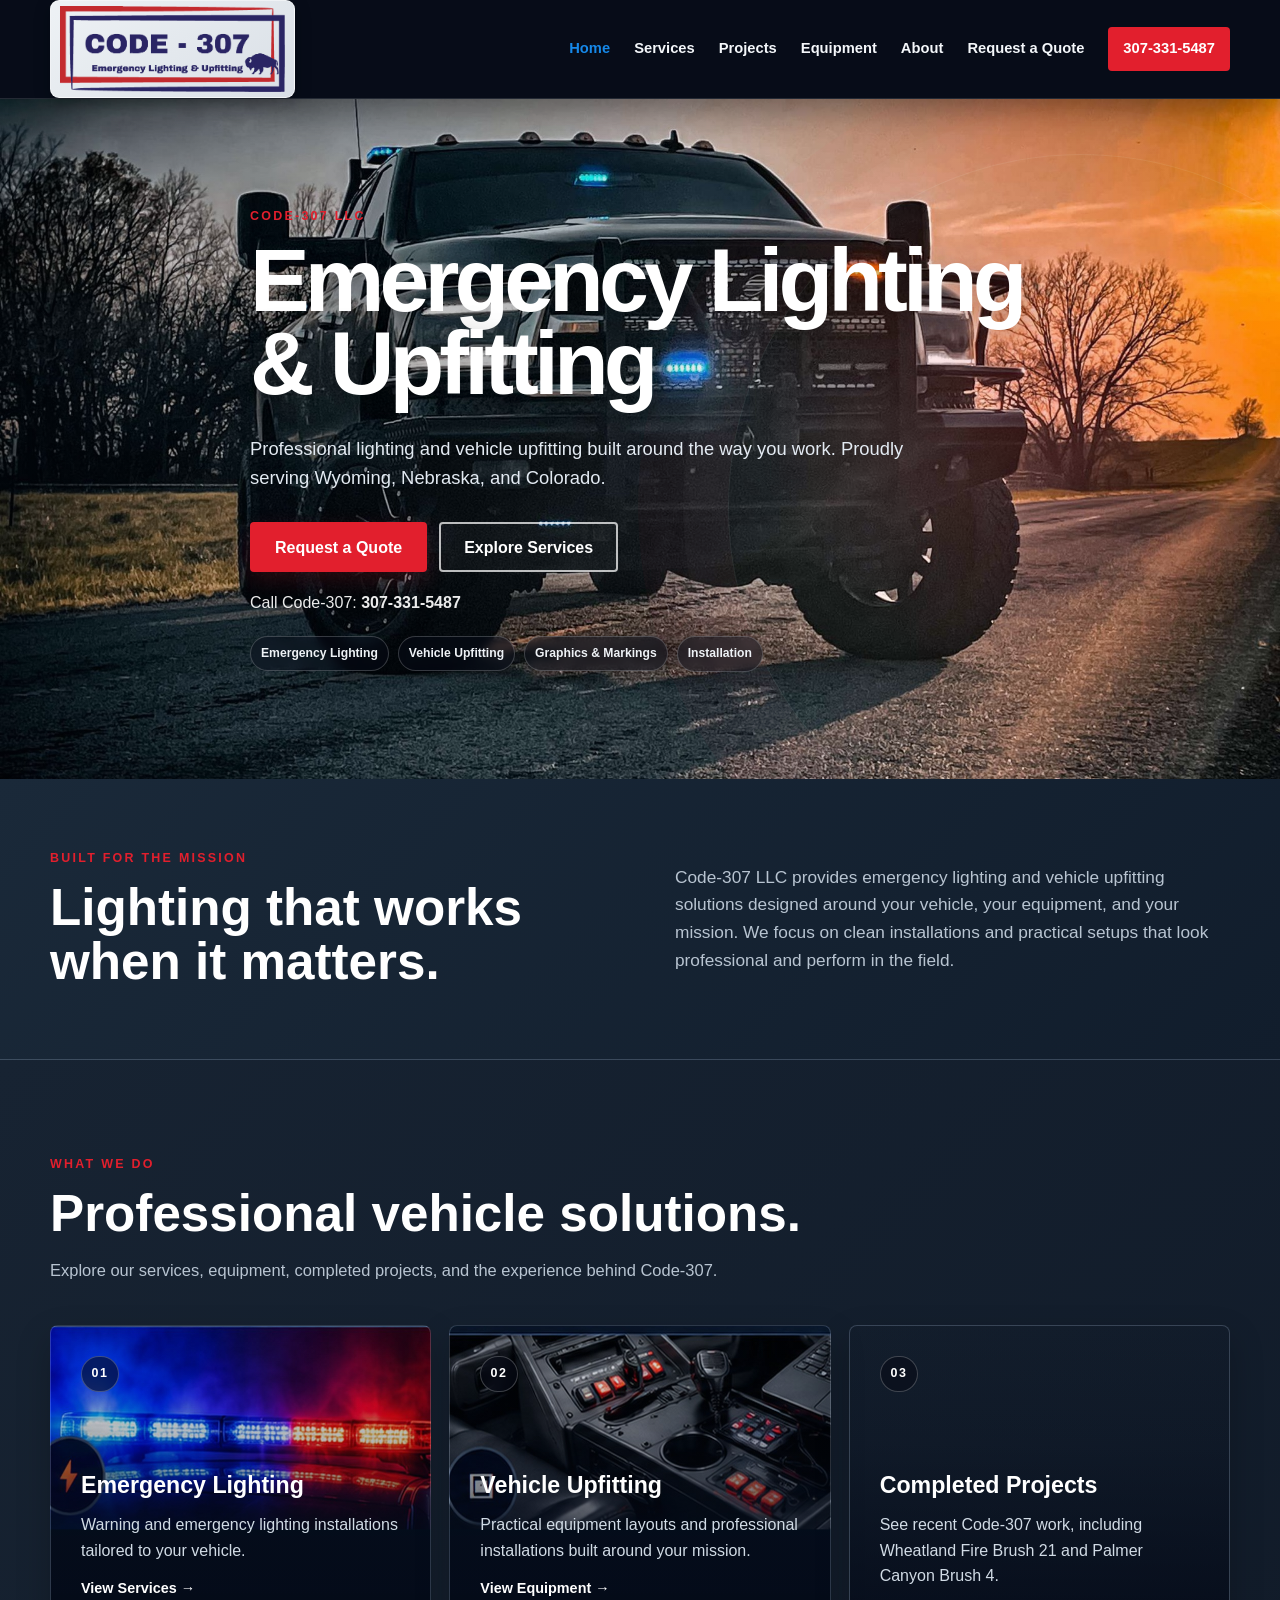
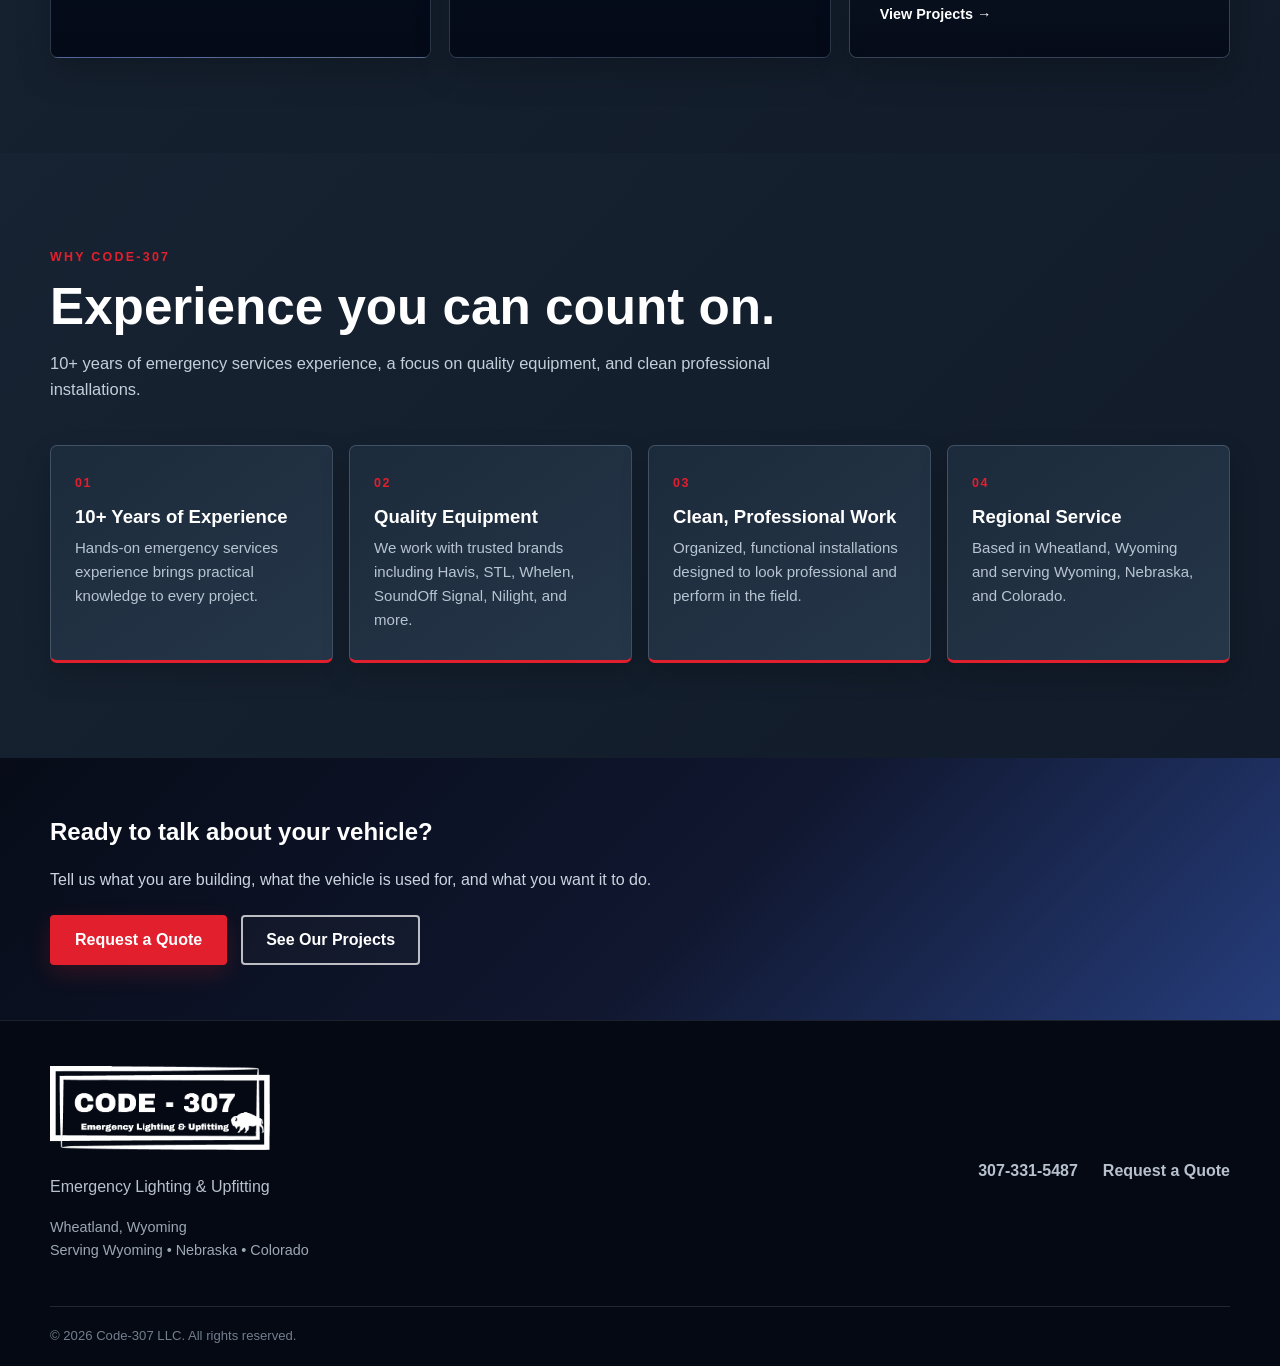
==== commit 6fa595f7: "Add files via upload" ====
--- a/index.html
+++ b/index.html
@@ -38,7 +38,6 @@
       <a href="projects.html" class="">Projects</a>
       <a href="equipment.html" class="">Equipment</a>
       <a href="about.html" class="">About</a>
-      
       <a href="quote.html" class="">Request a Quote</a>
       <a class="nav-phone" href="tel:+13073315487">307-331-5487</a></nav>
   </div>
@@ -55,7 +54,7 @@
       <a class="btn btn-primary" href="quote.html">Request a Quote</a>
       <a class="btn btn-outline" href="services.html">Explore Services</a>
     </div>
-    <a class="hero-phone" href="tel:+13073315487">Call Code-307: <strong>307-331-5487</strong></a>
+    <a class="hero-phone" href="tel:+13073315487">Call Code-307: <strong>307-331-5487</strong></a><div class="hero-badges"><span>Emergency Lighting</span><span>Vehicle Upfitting</span><span>Graphics &amp; Markings</span><span>Installation</span></div>
   </div>
 </section>
 <section class="intro">
--- a/styles.css
+++ b/styles.css
@@ -1,559 +1,33 @@
-:root {
-  --navy: #11142f;
-  --blue: #29266d;
-  --red: #c9252d;
-  --white: #ffffff;
-  --light: #f4f5f7;
-  --text: #22242a;
-  --muted: #676b75;
-  --line: #dedfe3;
-  --max: 1180px;
+:root{
+  --navy:#070c18; --navy-2:#0d1524; --blue:#355da8; --red:#e21f2d;
+  --page:#111b29; --page-alt:#172231; --card:#1c2a3a; --card-2:#243447;
+  --text:#f4f7fa; --muted:#b8c4d1; --line:rgba(151,170,194,.28); --max:1180px;
 }
-
-* { box-sizing: border-box; }
-html { scroll-behavior: smooth; }
-body {
-  margin: 0;
-  font-family: Arial, Helvetica, sans-serif;
-  color: var(--text);
-  background: #fff;
-  line-height: 1.6;
-}
-a { color: inherit; text-decoration: none; }
-.container { width: min(calc(100% - 40px), var(--max)); margin: 0 auto; }
-
-.site-header {
-  position: sticky;
-  top: 0;
-  z-index: 50;
-  background: rgba(255,255,255,.97);
-  border-bottom: 1px solid var(--line);
-  backdrop-filter: blur(10px);
-}
-.nav-wrap { min-height: 82px; display:flex; align-items:center; justify-content:space-between; gap:25px; }
-.brand img { width: 225px; height: auto; display:block; }
-.nav { display:flex; align-items:center; gap:24px; font-weight:700; font-size:.92rem; }
-.nav a:hover { color: var(--red); }
-.nav-phone { padding: 10px 15px; background:var(--blue); color:#fff; border-radius:5px; }
-.nav-phone:hover { color:#fff !important; background:var(--red); }
-.menu-toggle { display:none; border:0; background:none; font-size:30px; color:var(--blue); }
-
-.hero {
-  position:relative;
-  min-height: 670px;
-  display:flex;
-  align-items:center;
-  overflow:hidden;
-  background:
-    radial-gradient(circle at 82% 25%, rgba(201,37,45,.36), transparent 28%),
-    linear-gradient(115deg, #080a19 0%, #11142f 52%, #29266d 100%);
-}
-.hero-overlay { position:absolute; inset:0; pointer-events:none; }
-.hero-content { position:relative; z-index:2; color:#fff; padding:90px 0; max-width:760px; }
-.eyebrow, .section-kicker {
-  color:var(--red);
-  font-weight:900;
-  letter-spacing:.18em;
-  font-size:.82rem;
-  margin:0 0 12px;
-}
-.hero h1 { font-size:clamp(3rem,7vw,6rem); line-height:.95; margin:0 0 28px; letter-spacing:-.045em; }
-.hero h1 span { color:#fff; }
-.hero-copy { max-width:650px; font-size:1.2rem; color:#e8e9ee; }
-.hero-buttons { display:flex; flex-wrap:wrap; gap:14px; margin:32px 0 20px; }
-.btn { display:inline-flex; align-items:center; justify-content:center; min-height:50px; padding:0 23px; border-radius:4px; font-weight:900; border:2px solid transparent; cursor:pointer; }
-.btn-primary { background:var(--red); color:#fff; }
-.btn-primary:hover { background:#a91d25; }
-.btn-outline { border-color:#fff; color:#fff; }
-.btn-outline:hover { background:#fff; color:var(--navy); }
-.hero-phone { color:#fff; opacity:.9; }
-.hero-phone:hover { text-decoration:underline; }
-
-.intro { background:var(--light); border-bottom:1px solid var(--line); }
-.intro-grid { display:grid; grid-template-columns:1fr 1fr; gap:70px; padding:65px 0; align-items:center; }
-.intro h2, .section-heading h2, .about-grid h2, .quote-grid h2 { margin:0; font-size:clamp(2rem,4vw,3.3rem); line-height:1.08; color:var(--navy); }
-.intro p:last-child { color:var(--muted); font-size:1.08rem; margin:0; }
-
-.section { padding:95px 0; }
-.section-heading { max-width:760px; margin-bottom:45px; }
-.section-heading > p:last-child { color:var(--muted); font-size:1.05rem; margin-bottom:0; }
-.cards { display:grid; grid-template-columns:repeat(3,1fr); gap:18px; }
-.card { padding:32px; border:1px solid var(--line); border-top:4px solid var(--blue); background:#fff; transition:transform .2s, box-shadow .2s; }
-.card:hover { transform:translateY(-5px); box-shadow:0 12px 35px rgba(0,0,0,.08); }
-.card-icon { color:var(--red); font-weight:900; letter-spacing:.12em; font-size:.85rem; }
-.card h3 { color:var(--navy); font-size:1.35rem; margin:12px 0 8px; }
-.card p { color:var(--muted); margin:0; }
-
-.section-dark { background:var(--navy); color:#fff; }
-.section-heading.light h2 { color:#fff; }
-.section-heading.light > p:last-child { color:#c9cad1; }
-.application-grid { display:grid; grid-template-columns:repeat(3,1fr); gap:14px; }
-.application { padding:27px; border:1px solid rgba(255,255,255,.16); background:rgba(255,255,255,.04); font-size:1.15rem; font-weight:800; }
-.application::before { content:""; display:inline-block; width:9px; height:9px; margin-right:12px; background:var(--red); border-radius:50%; }
-
-.about-grid { display:grid; grid-template-columns: .8fr 1.7fr; gap:70px; align-items:center; }
-.about-grid p { color:var(--muted); font-size:1.05rem; }
-.about-mark { font-size:clamp(7rem,18vw,15rem); line-height:.8; font-weight:1000; color:var(--light); -webkit-text-stroke:2px var(--blue); letter-spacing:-.08em; }
-.tagline { color:var(--red) !important; font-size:1.4rem !important; font-weight:900; }
-
-.quote-section { background:linear-gradient(135deg,#f3f4f6,#fff); padding:95px 0; border-top:1px solid var(--line); }
-.quote-grid { display:grid; grid-template-columns:1fr 1fr; gap:70px; align-items:start; }
-.quote-grid > div:first-child p:not(.section-kicker) { color:var(--muted); max-width:500px; }
-.big-phone { display:inline-block; font-size:2rem; font-weight:900; color:var(--blue); margin-top:15px; }
-.big-phone:hover { color:var(--red); }
-.quote-form { background:#fff; padding:32px; border:1px solid var(--line); box-shadow:0 15px 45px rgba(0,0,0,.07); }
-.quote-form label { display:block; font-weight:800; color:var(--navy); margin-bottom:16px; }
-.quote-form input, .quote-form textarea {
-  display:block; width:100%; margin-top:7px; padding:13px 14px;
-  border:1px solid #cfd1d7; border-radius:3px; font:inherit; color:var(--text);
-}
-.quote-form input:focus, .quote-form textarea:focus { outline:2px solid rgba(201,37,45,.2); border-color:var(--red); }
-.btn-full { width:100%; }
-.form-note { font-size:.78rem; color:var(--muted); margin:12px 0 0; }
-
-.footer { background:#090b1c; color:#c9cad1; padding:45px 0 20px; }
-.footer-grid { display:flex; justify-content:space-between; gap:30px; align-items:center; }
-.footer-logo { width:220px; filter:brightness(0) invert(1); }
-.footer-contact { display:flex; gap:25px; font-weight:800; }
-.footer-contact a:hover { color:#fff; }
-.copyright { border-top:1px solid rgba(255,255,255,.12); margin-top:30px; padding-top:18px; font-size:.82rem; color:#858896; }
-
-@media (max-width: 900px) {
-  .nav { display:none; position:absolute; top:82px; left:0; right:0; background:#fff; padding:20px; flex-direction:column; align-items:stretch; border-bottom:1px solid var(--line); }
-  .nav.open { display:flex; }
-  .menu-toggle { display:block; }
-  .nav-phone { text-align:center; }
-  .cards { grid-template-columns:repeat(2,1fr); }
-  .application-grid { grid-template-columns:repeat(2,1fr); }
-  .intro-grid, .quote-grid { grid-template-columns:1fr; gap:35px; }
-  .about-grid { grid-template-columns:1fr; gap:25px; }
-  .about-mark { font-size:7rem; }
-}
-@media (max-width: 600px) {
-  .container { width:min(calc(100% - 28px), var(--max)); }
-  .brand img { width:190px; }
-  .hero { min-height:600px; }
-  .hero-content { padding:70px 0; }
-  .hero-copy { font-size:1rem; }
-  .section { padding:70px 0; }
-  .cards, .application-grid { grid-template-columns:1fr; }
-  .footer-grid { flex-direction:column; align-items:flex-start; }
-  .footer-contact { flex-direction:column; gap:8px; }
-}
-
-.service-area { color: var(--blue) !important; font-size: 1rem !important; margin-top: 22px; }
-.footer-area { color:#9da0ad; font-size:.9rem; margin-top:8px; }
-
-.why-section { background: var(--light); border-top: 1px solid var(--line); border-bottom: 1px solid var(--line); }
-.why-grid { display:grid; grid-template-columns:repeat(4,1fr); gap:16px; }
-.why-card { background:#fff; border:1px solid var(--line); padding:30px 25px; border-bottom:4px solid var(--red); }
-.why-number { color:var(--red); font-weight:900; letter-spacing:.12em; font-size:.8rem; }
-.why-card h3 { color:var(--navy); margin:12px 0 8px; font-size:1.2rem; line-height:1.2; }
-.why-card p { color:var(--muted); margin:0; font-size:.96rem; }
-@media (max-width: 900px) { .why-grid { grid-template-columns:repeat(2,1fr); } }
-@media (max-width: 600px) { .why-grid { grid-template-columns:1fr; } }
-
-.equipment-grid { display:grid; grid-template-columns:repeat(4,1fr); gap:16px; }
-.equipment-item { padding:28px 24px; border:1px solid var(--line); background:#fff; min-height:205px; transition:transform .2s, box-shadow .2s; }
-.equipment-item:hover { transform:translateY(-4px); box-shadow:0 10px 28px rgba(0,0,0,.07); }
-.equipment-icon { display:inline-flex; width:38px; height:38px; align-items:center; justify-content:center; background:var(--navy); color:#fff; border-radius:50%; font-weight:900; margin-bottom:10px; }
-.equipment-item h3 { color:var(--navy); margin:5px 0 7px; font-size:1.12rem; }
-.equipment-item p { color:var(--muted); margin:0; font-size:.94rem; }
-@media (max-width: 900px) { .equipment-grid { grid-template-columns:repeat(2,1fr); } }
-@media (max-width: 600px) { .equipment-grid { grid-template-columns:1fr; } }
-
-.form-title { color:var(--navy); font-size:1.55rem; font-weight:900; margin:0 0 22px; }
-.form-row { display:grid; grid-template-columns:1fr 1fr; gap:16px; }
-.quote-form select { display:block; width:100%; margin-top:7px; padding:13px 14px; border:1px solid #cfd1d7; border-radius:3px; background:#fff; font:inherit; color:var(--text); }
-.quote-form fieldset { border:1px solid var(--line); padding:18px; margin:0 0 16px; }
-.quote-form legend { padding:0 8px; font-weight:800; color:var(--navy); }
-.check-grid { display:grid; grid-template-columns:1fr 1fr; gap:10px 14px; }
-.quote-form .check { display:flex; align-items:flex-start; gap:8px; margin:0; font-weight:600; font-size:.9rem; color:var(--muted); }
-.quote-form .check input { width:auto; margin:3px 0 0; accent-color:var(--red); }
-.quote-prompt { color:var(--muted); font-size:1rem !important; margin-top:22px !important; }
-@media (max-width: 600px) { .form-row, .check-grid { grid-template-columns:1fr; gap:0; } }
-
-.hero::after {
-  content:"";
-  position:absolute;
-  right:-12vw;
-  top:10%;
-  width:55vw;
-  height:55vw;
-  max-width:760px;
-  max-height:760px;
-  border:1px solid rgba(255,255,255,.08);
-  border-radius:50%;
-  box-shadow:0 0 0 45px rgba(255,255,255,.025), 0 0 0 90px rgba(201,37,45,.025);
-  transform:rotate(-18deg);
-}
-.hero-badges { display:flex; flex-wrap:wrap; gap:9px; margin:20px 0 0; }
-.hero-badges span { border:1px solid rgba(255,255,255,.24); background:rgba(255,255,255,.06); padding:8px 11px; border-radius:999px; font-size:.78rem; font-weight:800; color:#f0f1f5; }
-.builds-section { background:#fff; }
-.build-grid { display:grid; grid-template-columns:repeat(3,1fr); gap:18px; }
-.build-placeholder { min-height:270px; padding:30px; display:flex; flex-direction:column; justify-content:flex-end; border:1px solid var(--line); background:
-  linear-gradient(135deg, rgba(17,20,47,.96), rgba(41,38,109,.86)),
-  repeating-linear-gradient(135deg, transparent 0 18px, rgba(255,255,255,.04) 18px 20px);
-  color:#fff; position:relative; overflow:hidden; }
-.build-placeholder::before { content:"CODE-307"; position:absolute; top:25px; right:-15px; font-size:4rem; font-weight:1000; letter-spacing:-.08em; color:rgba(255,255,255,.05); transform:rotate(-8deg); }
-.build-placeholder-icon { font-size:2.2rem; margin-bottom:auto; }
-.build-placeholder strong { font-size:1.35rem; }
-.build-placeholder small { color:#c9cad1; margin-top:4px; }
-@media (max-width: 900px) { .build-grid { grid-template-columns:1fr; } }
-
-.brands-section { background:var(--light); border-top:1px solid var(--line); }
-.brand-grid { display:grid; grid-template-columns:repeat(3,1fr); gap:16px; }
-.brand-card { min-height:145px; padding:28px; background:#fff; border:1px solid var(--line); border-top:4px solid var(--blue); display:flex; flex-direction:column; justify-content:center; }
-.brand-card strong { color:var(--navy); font-size:1.45rem; letter-spacing:-.02em; }
-.brand-card span { color:var(--muted); margin-top:4px; font-size:.92rem; }
-.brands-note { margin-top:22px; padding:20px 22px; background:var(--navy); color:#fff; display:flex; gap:8px; flex-wrap:wrap; }
-.brands-note strong { color:#fff; }
-.brands-note span { color:#c9cad1; }
-@media (max-width: 900px) { .brand-grid { grid-template-columns:repeat(2,1fr); } }
-@media (max-width: 600px) { .brand-grid { grid-template-columns:1fr; } }
-
-.build-card { background:#fff; border:1px solid var(--line); overflow:hidden; }
-.build-card img { width:100%; height:270px; object-fit:cover; display:block; }
-.build-card-info { padding:24px; }
-.build-card-info .section-kicker { margin-bottom:6px; }
-.build-card-info h3 { color:var(--navy); margin:0 0 7px; font-size:1.35rem; }
-.build-card-info p:last-child { color:var(--muted); margin:0; }
-.video-section { background:var(--light); border-top:1px solid var(--line); }
-.video-card { max-width:900px; margin:0 auto; background:#080a19; border:1px solid #252842; box-shadow:0 18px 50px rgba(0,0,0,.14); }
-.video-card video { width:100%; display:block; max-height:620px; background:#080a19; }
-.video-caption { padding:18px 22px; display:flex; justify-content:space-between; gap:20px; flex-wrap:wrap; color:#fff; }
-.video-caption strong { font-size:1.05rem; }
-.video-caption span { color:#c9cad1; font-size:.9rem; }
-@media (max-width:600px) { .build-card img { height:220px; } .video-caption { flex-direction:column; gap:4px; } }
-
-.faq-section { background:#fff; border-top:1px solid var(--line); }
-.faq-list { max-width:900px; margin:0 auto; border-top:1px solid var(--line); }
-.faq-item { border-bottom:1px solid var(--line); }
-.faq-item summary { list-style:none; cursor:pointer; padding:22px 50px 22px 20px; position:relative; color:var(--navy); font-weight:900; font-size:1.05rem; }
-.faq-item summary::-webkit-details-marker { display:none; }
-.faq-item summary::after { content:"+"; position:absolute; right:20px; top:16px; color:var(--red); font-size:1.7rem; font-weight:400; }
-.faq-item[open] summary::after { content:"−"; }
-.faq-item[open] summary { background:var(--light); }
-.faq-answer { padding:0 50px 20px 20px; color:var(--muted); background:var(--light); }
-.faq-answer p { margin:0; }
-.faq-cta { max-width:900px; margin:30px auto 0; padding:24px; background:var(--navy); color:#fff; display:flex; justify-content:space-between; align-items:center; gap:20px; flex-wrap:wrap; }
-.faq-cta strong, .faq-cta span { display:block; }
-.faq-cta strong { font-size:1.25rem; }
-.faq-cta span { color:#c9cad1; margin-top:3px; }
-.faq-cta-buttons { display:flex; gap:10px; flex-wrap:wrap; }
-.btn-outline-dark { border-color:#fff; color:#fff; }
-.btn-outline-dark:hover { background:#fff; color:var(--navy); }
-@media (max-width:600px) {
-  .faq-item summary { padding-left:14px; padding-right:45px; }
-  .faq-answer { padding-left:14px; padding-right:25px; }
-  .faq-cta { align-items:flex-start; }
-}
-
-.project-gallery { margin-top: 34px; }
-.gallery-heading { margin-bottom: 18px; }
-.gallery-heading h3 { margin: 0 0 6px; color: var(--navy); font-size: 1.55rem; }
-.gallery-heading p:last-child { margin: 0; color: var(--muted); }
-.gallery-grid { display:grid; grid-template-columns:repeat(4,1fr); gap:14px; }
-.gallery-grid a { display:block; overflow:hidden; border-radius:8px; background:#111; aspect-ratio:4/3; }
-.gallery-grid img { width:100%; height:100%; object-fit:cover; display:block; transition:transform .25s ease; }
-.gallery-grid a:hover img { transform:scale(1.04); }
-.gallery-grid a:first-child { grid-column:span 2; grid-row:span 2; }
-@media (max-width:800px) { .gallery-grid { grid-template-columns:repeat(2,1fr); } .gallery-grid a:first-child { grid-column:span 2; grid-row:span 1; } }
-@media (max-width:500px) { .gallery-grid { grid-template-columns:1fr; } .gallery-grid a:first-child { grid-column:span 1; } }
-
-
-/* =========================================================
-   CODE-307 DARK INDUSTRIAL THEME — V3
-   Stronger visual contrast across every page
-   ========================================================= */
-
-:root{
-  --navy:#0d1227;
-  --blue:#36529a;
-  --red:#e21f2d;
-  --white:#ffffff;
-  --page:#1b2330;
-  --page-2:#222c3a;
-  --card:#293443;
-  --card-2:#313d4c;
-  --text:#f2f5f8;
-  --muted:#b9c2ce;
-  --line:#465261;
-  --dark-line:rgba(255,255,255,.11);
-}
-
-html,
-body{
-  background:#1b2330 !important;
-  color:var(--text) !important;
-}
-
-body{
-  background:
-    radial-gradient(circle at 8% 8%, rgba(54,82,154,.18), transparent 28%),
-    radial-gradient(circle at 92% 18%, rgba(226,31,45,.10), transparent 24%),
-    linear-gradient(135deg,#19212d 0%,#222c39 48%,#1b2330 100%) !important;
-}
-
-body::before{
-  opacity:.15 !important;
-  background-image:
-    linear-gradient(rgba(255,255,255,.035) 1px, transparent 1px),
-    linear-gradient(90deg, rgba(255,255,255,.035) 1px, transparent 1px) !important;
-  background-size:28px 28px !important;
-}
-
-/* Header */
-.site-header{
-  background:rgba(10,14,29,.96) !important;
-  border-bottom:1px solid rgba(255,255,255,.12) !important;
-  box-shadow:0 10px 28px rgba(0,0,0,.25) !important;
-}
-.nav{color:#fff !important;}
-.nav a{color:#f1f4f7 !important;}
-.nav a:hover,
-.nav a.active{color:var(--red) !important;}
-.nav-phone{background:var(--red) !important;color:#fff !important;}
-.nav-phone:hover{background:#bd1824 !important;}
-.menu-toggle{color:#fff !important;}
-
-/* Force all ordinary sections off white */
-.intro,
-.section,
-.quote-section,
-.builds-section,
-.brands-section,
-.faq-section,
-.why-section,
-.service-list,
-.project-list{
-  background:transparent !important;
-  color:var(--text) !important;
-}
-
-.intro,
-.section,
-.quote-section{
-  border-color:rgba(255,255,255,.08) !important;
-}
-
-/* Main typography on dark surfaces */
-.intro h2,
-.section-heading h2,
-.about-grid h2,
-.quote-grid h2,
-.section-heading.light h2,
-.section-heading > p:last-child,
-.intro p:last-child,
-.about-grid p,
-.quote-grid p,
-.section-kicker,
-.section-heading .section-kicker{
-  color:var(--text) !important;
-}
-
-.section-heading > p:last-child,
-.intro p:last-child,
-.about-grid p,
-.quote-grid p{
-  color:var(--muted) !important;
-}
-
-/* White content cards become dark steel */
-.card,
-.service-card,
-.equipment-item,
-.brand-card,
-.why-card,
-.quote-form,
-.build-card,
-.project-feature,
-.video-card{
-  background:linear-gradient(145deg,var(--card),var(--card-2)) !important;
-  color:var(--text) !important;
-  border:1px solid var(--line) !important;
-  box-shadow:0 14px 34px rgba(0,0,0,.24) !important;
-}
-
-.card h3,
-.service-card h2,
-.equipment-item h3,
-.brand-card strong,
-.why-card h3,
-.project-copy h2,
-.project-gallery-heading h3,
-.form-title,
-.equipment-item strong{
-  color:#fff !important;
-}
-
-.card p,
-.service-card p,
-.equipment-item p,
-.why-card p,
-.project-copy p,
-.project-gallery-heading p,
-.brands-note span{
-  color:var(--muted) !important;
-}
-
-.card:hover,
-.equipment-item:hover{
-  box-shadow:0 18px 40px rgba(0,0,0,.34) !important;
-}
-
-/* Tag pills */
-.project-tag{
-  background:#202a37 !important;
-  border-color:#536071 !important;
-  color:#fff !important;
-}
-
-/* Mission / application tiles */
-.application{
-  background:rgba(255,255,255,.055) !important;
-  border:1px solid rgba(255,255,255,.12) !important;
-  color:#fff !important;
-}
-
-/* Quote form */
-.quote-form{
-  background:linear-gradient(145deg,#26313f,#303b49) !important;
-}
-.quote-form label,
-.quote-form legend{
-  color:#fff !important;
-}
-.quote-form input,
-.quote-form textarea,
-.quote-form select{
-  background:#f7f9fb !important;
-  color:#18202c !important;
-  border-color:#7b8796 !important;
-}
-.quote-form fieldset{
-  background:rgba(255,255,255,.035) !important;
-  border-color:#536071 !important;
-}
-.quote-form .check{
-  color:#c8d0da !important;
-}
-
-/* Inline section backgrounds used on existing pages */
-[style*="background:#fff"],
-[style*="background: #fff"],
-[style*="background:white"],
-[style*="background: white"]{
-  background:transparent !important;
-}
-
-/* Specific light-background sections from the current site */
-.intro,
-.quote-section,
-.builds-section,
-.brands-section,
-.faq-section,
-.why-section{
-  background:
-    linear-gradient(135deg,rgba(37,48,63,.92),rgba(28,37,50,.94)) !important;
-}
-
-/* Project media */
-.project-media{
-  background:linear-gradient(135deg,#090d1b,#131b2d) !important;
-}
-
-/* Project/Service bottom CTAs */
-.subpage-cta,
-.projects-bottom,
-.service-bottom{
-  background:linear-gradient(135deg,#080d20,#111933 55%,#263c79) !important;
-}
-
-/* Brand strip */
-.brands-note{
-  background:linear-gradient(135deg,#0d1227,#172341) !important;
-}
-
-/* About mark */
-.about-mark{
-  color:rgba(255,255,255,.04) !important;
-  -webkit-text-stroke:2px rgba(255,255,255,.14) !important;
-}
-
-/* Footer */
-.footer{
-  background:#070a14 !important;
-}
-
-/* Mobile menu */
-@media (max-width:900px){
-  .nav{
-    background:#0d1227 !important;
-    border-bottom:1px solid rgba(255,255,255,.12) !important;
-  }
-  .nav a{color:#fff !important;}
-}
-
-/* Extra contrast for section spacing */
-.section{
-  position:relative;
-}
-.section::after{
-  content:"";
-  display:block;
-  height:1px;
-  background:rgba(255,255,255,.055);
-  margin-top:34px;
-}
-
-
-/* CODE-307 V4 VISUAL REFINEMENT */
-.site-header{
-  background:linear-gradient(180deg,#0b1020 0%,#171f2d 100%) !important;
-  border-bottom:1px solid rgba(255,255,255,.14) !important;
-}
-.brand{
-  display:inline-flex !important;
-  align-items:center;
-  padding:5px 9px;
-  border-radius:9px;
-  background:linear-gradient(145deg,#eef2f5,#d8dee5);
-  border:1px solid rgba(255,255,255,.55);
-  box-shadow:0 5px 16px rgba(0,0,0,.24);
-}
-.brand img{display:block;width:225px;height:auto;}
-.nav,.nav a{color:#f7f9fb !important;}
-.nav a:hover,.nav a.active{color:var(--red) !important;}
-
-.intro,
-.section,
-.quote-section,
-.builds-section,
-.brands-section,
-.faq-section,
-.why-section{
-  background:linear-gradient(135deg,rgba(31,41,55,.98),rgba(23,31,44,.98)) !important;
-}
-
-.intro:nth-of-type(even),
-.section:nth-of-type(even),
-.quote-section:nth-of-type(even),
-.builds-section:nth-of-type(even),
-.brands-section:nth-of-type(even),
-.faq-section:nth-of-type(even),
-.why-section:nth-of-type(even){
-  background:linear-gradient(135deg,rgba(38,49,64,.98),rgba(27,36,49,.98)) !important;
-}
-
-.section-dark,
-.subpage-cta,
-.projects-bottom,
-.service-bottom{
-  background:linear-gradient(135deg,#070b19 0%,#10172f 52%,#243a78 100%) !important;
-}
-
-@media(max-width:900px){
-  .brand{padding:4px 7px;}
-  .brand img{width:190px;}
-}
+*{box-sizing:border-box} html{scroll-behavior:smooth} body{margin:0;font-family:Arial,Helvetica,sans-serif;color:var(--text);background:#111b29;line-height:1.6;overflow-x:hidden} a{color:inherit;text-decoration:none}.container{width:min(calc(100% - 40px),var(--max));margin:0 auto}
+body:before{content:"";position:fixed;inset:0;pointer-events:none;z-index:-1;background:linear-gradient(rgba(255,255,255,.018) 1px,transparent 1px),linear-gradient(90deg,rgba(255,255,255,.018) 1px,transparent 1px);background-size:32px 32px;opacity:.35}
+.site-header{position:sticky;top:0;z-index:50;background:rgba(7,12,24,.94);border-bottom:1px solid rgba(255,255,255,.12);box-shadow:0 10px 30px rgba(0,0,0,.32);backdrop-filter:blur(14px)}
+.nav-wrap{min-height:82px;display:flex;align-items:center;justify-content:space-between;gap:25px}.brand{display:inline-flex;align-items:center;padding:5px 9px;border-radius:9px;background:linear-gradient(145deg,#eef2f5,#d9dfe6);border:1px solid rgba(255,255,255,.58);box-shadow:0 5px 16px rgba(0,0,0,.28)}.brand img{width:225px;height:auto;display:block}.nav{display:flex;align-items:center;gap:24px;font-weight:800;font-size:.92rem}.nav a{color:#f4f7fa}.nav a:hover,.nav a.active{color:var(--red)}.nav-phone{padding:10px 15px;background:var(--red);color:#fff!important;border-radius:4px}.nav-phone:hover{background:#bd1825}.menu-toggle{display:none;border:0;background:none;font-size:30px;color:#fff}
+.hero{position:relative;min-height:680px;display:flex;align-items:center;overflow:hidden;background:linear-gradient(110deg,rgba(4,10,24,.9),rgba(16,21,47,.66),rgba(45,70,139,.28)),url('code307-top-hero.jpg') center/cover no-repeat!important}.hero:before{content:"";position:absolute;inset:0;background:radial-gradient(circle at 82% 42%,rgba(226,31,45,.18),transparent 27%),linear-gradient(90deg,rgba(3,8,17,.3),transparent 65%)}.hero:after{content:"";position:absolute;right:-12vw;top:8%;width:55vw;height:55vw;max-width:760px;max-height:760px;border:1px solid rgba(255,255,255,.08);border-radius:50%;box-shadow:0 0 0 45px rgba(255,255,255,.025),0 0 0 90px rgba(226,31,45,.025);transform:rotate(-18deg)}.hero-overlay{position:absolute;inset:0}.hero-content{position:relative;z-index:2;color:#fff;padding:100px 0;max-width:780px}.eyebrow,.section-kicker{color:var(--red);font-weight:900;letter-spacing:.18em;font-size:.78rem;margin:0 0 12px}.hero h1{font-size:clamp(3.2rem,7vw,6.4rem);line-height:.93;margin:0 0 28px;letter-spacing:-.055em;text-shadow:0 5px 30px rgba(0,0,0,.35)}.hero h1 span{color:#fff}.hero-copy{max-width:680px;font-size:1.15rem;color:#e3eaf2}.hero-buttons{display:flex;flex-wrap:wrap;gap:12px;margin:30px 0 18px}.btn{display:inline-flex;align-items:center;justify-content:center;min-height:50px;padding:0 23px;border-radius:4px;font-weight:900;border:2px solid transparent;cursor:pointer;transition:.2s ease}.btn-primary{background:var(--red);color:#fff;box-shadow:0 8px 22px rgba(226,31,45,.18)}.btn-primary:hover{background:#bd1825;transform:translateY(-2px)}.btn-outline{border-color:rgba(255,255,255,.72);color:#fff;background:rgba(255,255,255,.03)}.btn-outline:hover{background:#fff;color:var(--navy);transform:translateY(-2px)}.hero-phone{color:#fff;opacity:.92}.hero-phone:hover{text-decoration:underline}.hero-badges{display:flex;flex-wrap:wrap;gap:9px;margin:20px 0 0}.hero-badges span{border:1px solid rgba(255,255,255,.2);background:rgba(8,14,28,.42);padding:7px 10px;border-radius:999px;font-size:.76rem;font-weight:800;color:#eef2f6;backdrop-filter:blur(4px)}
+.intro{background:linear-gradient(135deg,#1a2939,#111d2c)!important;border-bottom:1px solid var(--line)}.intro-grid{display:grid;grid-template-columns:1fr 1fr;gap:70px;padding:70px 0;align-items:center}.intro h2,.section-heading h2,.about-grid h2,.quote-grid h2{margin:0;font-size:clamp(2rem,4vw,3.35rem);line-height:1.05;color:#fff}.intro p:last-child{color:var(--muted);font-size:1.08rem;margin:0}
+.section{padding:95px 0;background:linear-gradient(135deg,#172332,#111b29)}.section-heading{max-width:780px;margin-bottom:42px}.section-heading>p:last-child{color:var(--muted);font-size:1.03rem;margin-bottom:0}.section-heading.light h2{color:#fff}.section-heading.light>p:last-child{color:#c3ced9}
+/* Homepage visual panels */
+.cards{display:grid;grid-template-columns:repeat(3,1fr);gap:18px}.card{position:relative;overflow:hidden;min-height:265px;padding:30px;border:1px solid var(--line);border-radius:8px;background:linear-gradient(145deg,rgba(36,52,70,.92),rgba(18,29,43,.96));box-shadow:0 14px 34px rgba(0,0,0,.22);transition:.25s ease}.card:before{content:"";position:absolute;inset:0;background:linear-gradient(to bottom,rgba(4,10,24,.05),rgba(4,10,24,.2) 35%,rgba(4,10,24,.94) 100%);z-index:0}.card:nth-child(1){background-image:url('Code307_backgrounds/light-bars.jpg');background-size:cover;background-position:center}.card:nth-child(2){background-image:url('Code307_backgrounds/vehicle-consoles.jpg');background-size:cover;background-position:center}.card:nth-child(3){background-image:url('brush-21-lightbar-install.jpg');background-size:cover;background-position:center}.card>*{position:relative;z-index:1}.card:hover{transform:translateY(-6px);border-color:rgba(226,31,45,.6);box-shadow:0 22px 48px rgba(0,0,0,.38)}.card-icon{color:#fff;font-weight:900;letter-spacing:.12em;font-size:.78rem;display:inline-flex;padding:7px 10px;border:1px solid rgba(255,255,255,.22);border-radius:999px;background:rgba(7,12,24,.58);backdrop-filter:blur(5px)}.card h3{color:#fff;font-size:1.45rem;margin:75px 0 8px}.card p{color:#d1dbe5;margin:0 0 12px}.card a{color:#fff;font-weight:900;font-size:.9rem}.card a:hover{color:#ff4a55}
+.why-grid{display:grid;grid-template-columns:repeat(4,1fr);gap:16px}.why-card{position:relative;padding:28px 24px;background:linear-gradient(145deg,#1c2b3b,#253649);border:1px solid var(--line);border-bottom:3px solid var(--red);border-radius:7px;box-shadow:0 12px 28px rgba(0,0,0,.2)}.why-number{color:var(--red);font-weight:900;letter-spacing:.12em;font-size:.78rem}.why-card h3{color:#fff;margin:12px 0 8px;font-size:1.16rem;line-height:1.2}.why-card p{color:var(--muted);margin:0;font-size:.94rem}
+.subpage-cta,.projects-bottom,.service-bottom,.quote-bottom{background:linear-gradient(135deg,#070c18,#10172f 55%,#263d7b)!important;color:#fff;padding:60px 0}.subpage-cta h2{color:#fff;margin:0 0 8px}.subpage-cta p{color:#cbd5e1}.link-row{display:flex;gap:12px;flex-wrap:wrap;margin-top:22px}
+/* Interior page heroes */
+.page-hero,.projects-hero,.services-hero,.about-hero,.quote-page-hero{padding:150px 0 72px;position:relative;overflow:hidden;background:linear-gradient(110deg,rgba(4,10,24,.92),rgba(16,21,47,.7),rgba(45,70,139,.26)),url('code307-top-hero.jpg') center/cover no-repeat!important}.page-hero:after,.projects-hero:after{content:"";position:absolute;inset:0;background:linear-gradient(90deg,rgba(4,10,24,.22),transparent 70%);pointer-events:none}.page-hero .container,.projects-hero .container{position:relative;z-index:1}.page-hero h1,.projects-hero h1{color:#fff;font-size:clamp(2.8rem,6vw,5rem);line-height:1;margin:.1em 0 .22em;letter-spacing:-.045em}.page-hero p,.projects-hero p{color:#d4dce7;max-width:790px;font-size:1.06rem;line-height:1.65}.service-area{color:#8eb5ff!important;font-size:1rem!important;margin-top:22px}.service-area strong{color:#fff}
+/* Services */
+.application-grid{display:grid;grid-template-columns:repeat(3,1fr);gap:14px}.application{padding:27px;border:1px solid var(--line);background:linear-gradient(145deg,#1d2c3c,#172434);font-size:1.12rem;font-weight:800;border-radius:6px;transition:.2s}.application:hover{border-color:rgba(226,31,45,.55);transform:translateY(-3px)}.application:before{content:"";display:inline-block;width:8px;height:8px;margin-right:12px;background:var(--red);border-radius:50%;box-shadow:0 0 12px rgba(226,31,45,.55)}
+/* Equipment */
+.equipment-grid{display:grid;grid-template-columns:repeat(4,1fr);gap:16px}.equipment-item{position:relative;overflow:hidden;min-height:236px;padding:28px 24px;display:flex;flex-direction:column;justify-content:flex-end;color:#fff!important;background-color:#101b2b!important;background-repeat:no-repeat!important;background-position:center center!important;background-size:cover!important;border:1px solid rgba(126,151,180,.45)!important;border-radius:7px;transition:transform .25s ease,box-shadow .25s ease,border-color .25s ease;isolation:isolate}.equipment-item:nth-child(1){background-image:url('Code307_backgrounds/light-bars.jpg')!important}.equipment-item:nth-child(2){background-image:url('Code307_backgrounds/grille-surface-lights.jpg')!important}.equipment-item:nth-child(3){background-image:url('Code307_backgrounds/interior-lighting.jpg')!important}.equipment-item:nth-child(4){background-image:url('Code307_backgrounds/scene-work-lights.jpg')!important}.equipment-item:nth-child(5){background-image:url('Code307_backgrounds/sirens-controls.jpg')!important}.equipment-item:nth-child(6){background-image:url('Code307_backgrounds/vehicle-consoles.jpg')!important}.equipment-item:nth-child(7){background-image:url('Code307_backgrounds/push-bumpers.jpg')!important}.equipment-item:nth-child(8){background-image:url('Code307_backgrounds/reflective-graphics.jpg')!important}.equipment-item:before{content:"";position:absolute;inset:0;z-index:0;background:linear-gradient(to bottom,rgba(4,10,24,.05),rgba(4,10,24,.16) 32%,rgba(4,10,24,.76) 70%,rgba(4,10,24,.96) 100%)}.equipment-item h3,.equipment-item p{position:relative;z-index:1}.equipment-icon{position:absolute!important;left:24px;top:24px;z-index:2!important;display:inline-flex;width:42px;height:42px;align-items:center;justify-content:center;background:rgba(5,12,28,.8);color:#fff;border:1px solid rgba(126,151,180,.7);border-radius:50%;font-weight:900;box-shadow:0 8px 18px rgba(0,0,0,.3)}.equipment-item h3{color:#fff!important;margin:0 0 8px;font-size:1.18rem;line-height:1.2;text-shadow:0 2px 12px rgba(0,0,0,.85)}.equipment-item p{color:#d7e0ec!important;margin:0;font-size:.96rem;line-height:1.55;text-shadow:0 2px 10px rgba(0,0,0,.9)}.equipment-item:hover{transform:translateY(-5px);box-shadow:0 20px 44px rgba(0,0,0,.4);border-color:rgba(226,31,45,.65)!important}.brands-section{background:linear-gradient(135deg,#172434,#111b29)!important}.brand-grid{display:grid;grid-template-columns:repeat(3,1fr);gap:16px}.brand-card{min-height:145px;padding:28px;background:linear-gradient(145deg,#1d2c3c,#26384a);border:1px solid var(--line);border-top:3px solid var(--blue);display:flex;flex-direction:column;justify-content:center;border-radius:7px}.brand-card strong{color:#fff;font-size:1.45rem}.brand-card span{color:var(--muted);margin-top:4px;font-size:.92rem}.brands-note{margin-top:22px;padding:20px 22px;background:#0a1020;color:#fff;display:flex;gap:8px;flex-wrap:wrap;border:1px solid var(--line)}
+/* Projects */
+.projects-intro{max-width:860px;margin:0 auto;text-align:center;color:var(--muted);font-size:1.05rem;line-height:1.7}.project-list{display:flex;flex-direction:column;gap:34px;margin-top:42px}.project-feature{display:grid;grid-template-columns:minmax(0,1.1fr) minmax(320px,.9fr);gap:0;background:linear-gradient(145deg,#1b2a3a,#26384a)!important;border:1px solid var(--line);border-radius:10px;overflow:hidden;box-shadow:0 18px 40px rgba(0,0,0,.25)}.project-feature.reverse{grid-template-columns:minmax(320px,.9fr) minmax(0,1.1fr)}.project-media{padding:18px;background:#080e1b!important;display:flex;flex-direction:column;gap:12px}.project-media img,.project-media video{width:100%;display:block;border-radius:7px;background:#060913;object-fit:cover}.project-media .main-media,.project-media video{height:290px}.project-copy{padding:34px 30px;display:flex;flex-direction:column;justify-content:center}.project-label{color:var(--red)!important;font-size:.72rem;font-weight:900;letter-spacing:.09em;margin-bottom:8px}.project-copy h2{color:#fff!important;margin:0 0 10px;font-size:1.9rem;line-height:1.15}.project-copy p{color:var(--muted)!important;line-height:1.7;margin:0 0 14px}.project-tags{display:flex;flex-wrap:wrap;gap:7px;margin:4px 0 18px}.project-tag{padding:6px 9px;border:1px solid rgba(151,170,194,.35);border-radius:999px;background:#202f40!important;color:#eaf0f5!important;font-size:.72rem;font-weight:800}.project-cta{margin-top:8px;display:flex;flex-wrap:wrap;gap:10px;align-items:center}.project-cta-note{font-size:.8rem;color:var(--muted)}.project-gallery-block{margin-top:28px}.project-gallery-heading{margin-bottom:14px}.project-gallery-heading h3{color:#fff!important;margin:2px 0 5px;font-size:1.25rem}.project-gallery-heading p{color:var(--muted)!important;margin:0;line-height:1.5}.project-gallery-grid{display:grid;grid-template-columns:repeat(4,1fr);gap:10px}.project-gallery-grid a{display:block;overflow:hidden;border-radius:7px}.project-gallery-grid img{width:100%;height:115px;display:block;object-fit:cover;transition:transform .2s}.project-gallery-grid a:hover img{transform:scale(1.04)}
+/* About */
+.about-grid{display:grid;grid-template-columns:.8fr 1.7fr;gap:70px;align-items:center}.about-grid p{color:var(--muted)!important;font-size:1.05rem}.about-mark{font-size:clamp(7rem,18vw,15rem);line-height:.8;font-weight:1000;color:rgba(255,255,255,.035)!important;-webkit-text-stroke:2px rgba(255,255,255,.12);letter-spacing:-.08em}.tagline{color:var(--red)!important;font-size:1.4rem!important;font-weight:900}.faq-section{background:linear-gradient(135deg,#172434,#111b29)!important}.faq-list{max-width:900px;margin:0 auto;border-top:1px solid var(--line)}.faq-item{border-bottom:1px solid var(--line);background:#1d2b3a!important}.faq-item summary{list-style:none;cursor:pointer;padding:22px 50px 22px 20px;position:relative;color:#fff!important;font-weight:900;font-size:1.05rem}.faq-item summary::-webkit-details-marker{display:none}.faq-item summary:after{content:"+";position:absolute;right:20px;top:16px;color:var(--red);font-size:1.7rem;font-weight:400}.faq-item[open] summary:after{content:"−"}.faq-item[open] summary{background:#233446}.faq-answer{padding:0 50px 20px 20px;color:var(--muted);background:#233446}.faq-answer p{margin:0}
+/* Quote */
+.quote-section{background:linear-gradient(135deg,#172434,#111b29)!important;padding:95px 0}.quote-grid{display:grid;grid-template-columns:1fr 1fr;gap:70px;align-items:start}.quote-grid>div:first-child p:not(.section-kicker){color:var(--muted);max-width:500px}.big-phone{display:inline-block;font-size:2rem;font-weight:900;color:#8eb5ff;margin-top:15px}.big-phone:hover{color:#fff}.quote-form{background:linear-gradient(145deg,#1b2a3a,#293a4d)!important;padding:32px;border:1px solid var(--line);box-shadow:0 18px 45px rgba(0,0,0,.3);border-radius:8px}.form-title{color:#fff!important;font-size:1.55rem;font-weight:900;margin:0 0 22px}.quote-form label{display:block;font-weight:800;color:#fff!important;margin-bottom:16px}.quote-form input,.quote-form textarea,.quote-form select{display:block;width:100%;margin-top:7px;padding:13px 14px;border:1px solid #657588;border-radius:4px;background:#f7f9fb!important;color:#18202c!important;font:inherit}.quote-form input:focus,.quote-form textarea:focus,.quote-form select:focus{outline:2px solid rgba(226,31,45,.28);border-color:var(--red)}.quote-form fieldset{border:1px solid #566577;padding:18px;margin:0 0 16px;background:rgba(255,255,255,.035)!important}.quote-form legend{padding:0 8px;font-weight:800;color:#fff!important}.check-grid{display:grid;grid-template-columns:1fr 1fr;gap:10px 14px}.quote-form .check{display:flex;align-items:flex-start;gap:8px;margin:0;font-weight:600;font-size:.9rem;color:#c7d0da!important}.quote-form .check input{width:auto;margin:3px 0 0;accent-color:var(--red)}.quote-prompt,.form-note{color:var(--muted)!important;font-size:.82rem!important}.form-row{display:grid;grid-template-columns:1fr 1fr;gap:16px}.btn-full{width:100%}
+/* Build / media compatibility */
+.builds-section{background:linear-gradient(135deg,#172434,#111b29)!important}.build-grid{display:grid;grid-template-columns:repeat(3,1fr);gap:18px}.build-card{background:#1b2a3a!important;border:1px solid var(--line);overflow:hidden;border-radius:8px}.build-card img{width:100%;height:270px;object-fit:cover;display:block}.build-card-info{padding:24px}.build-card-info h3{color:#fff!important}.build-card-info p:last-child{color:var(--muted)!important}.video-section{background:#0c1421!important;border-top:1px solid var(--line)}.video-card{max-width:900px;margin:0 auto;background:#080e19;border:1px solid var(--line);box-shadow:0 18px 50px rgba(0,0,0,.28);border-radius:8px;overflow:hidden}.video-card video{width:100%;display:block;max-height:620px;background:#080e19}.video-caption{padding:18px 22px;display:flex;justify-content:space-between;gap:20px;flex-wrap:wrap;color:#fff}.video-caption span{color:var(--muted);font-size:.9rem}
+.footer{background:#050914;color:#b8c2ce;padding:45px 0 20px;border-top:1px solid rgba(255,255,255,.1)}.footer-grid{display:flex;justify-content:space-between;gap:30px;align-items:center}.footer-logo{width:220px;filter:brightness(0) invert(1)}.footer-contact{display:flex;gap:25px;font-weight:800}.footer-contact a:hover{color:#fff}.footer-area{color:#9da8b5;font-size:.9rem;margin-top:8px}.copyright{border-top:1px solid rgba(255,255,255,.12);margin-top:30px;padding-top:18px;font-size:.82rem;color:#737f8d}
+@media(max-width:900px){.nav{display:none;position:absolute;top:82px;left:0;right:0;background:#0b1022;padding:20px;flex-direction:column;align-items:stretch;border-bottom:1px solid rgba(255,255,255,.13)}.nav.open{display:flex}.menu-toggle{display:block}.nav-phone{text-align:center}.cards{grid-template-columns:repeat(2,1fr)}.application-grid{grid-template-columns:repeat(2,1fr)}.equipment-grid{grid-template-columns:repeat(2,1fr)}.brand-grid{grid-template-columns:repeat(2,1fr)}.why-grid{grid-template-columns:repeat(2,1fr)}.intro-grid,.quote-grid{grid-template-columns:1fr;gap:35px}.about-grid{grid-template-columns:1fr;gap:25px}.project-feature,.project-feature.reverse{grid-template-columns:1fr}.project-copy{padding:28px 24px}.project-media .main-media,.project-media video{height:240px}.build-grid{grid-template-columns:1fr}.brand img{width:190px}}
+@media(max-width:600px){.container{width:min(calc(100% - 28px),var(--max))}.brand{padding:4px 7px}.hero{min-height:620px}.hero-content{padding:75px 0}.hero h1{font-size:clamp(2.7rem,13vw,4.3rem)}.hero-copy{font-size:1rem}.section{padding:70px 0}.cards,.application-grid,.equipment-grid,.brand-grid,.why-grid{grid-template-columns:1fr}.equipment-item{min-height:245px}.equipment-item:hover,.card:hover{transform:none}.page-hero,.projects-hero{padding:128px 0 56px}.project-gallery-grid{grid-template-columns:repeat(2,1fr)}.project-gallery-grid img{height:130px}.form-row,.check-grid{grid-template-columns:1fr;gap:0}.footer-grid{flex-direction:column;align-items:flex-start}.footer-contact{flex-direction:column;gap:8px}.about-mark{font-size:7rem}}
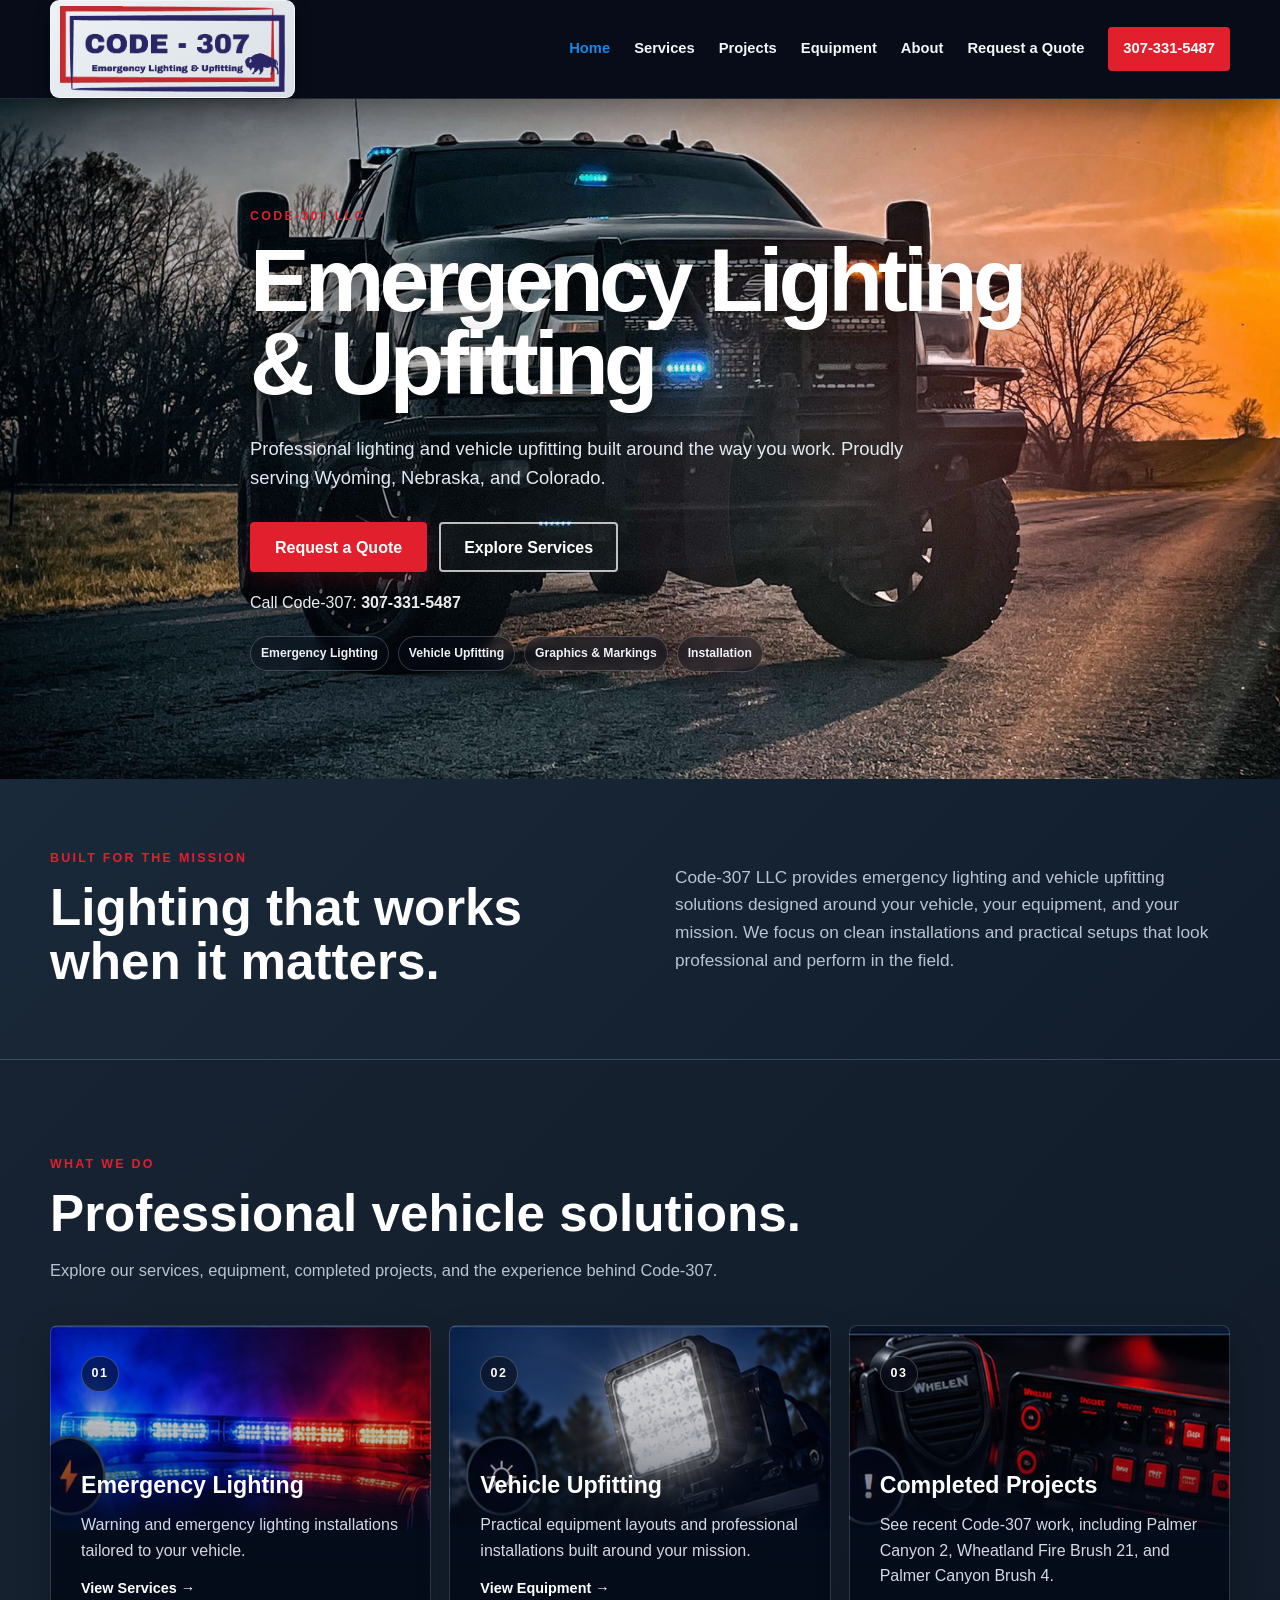
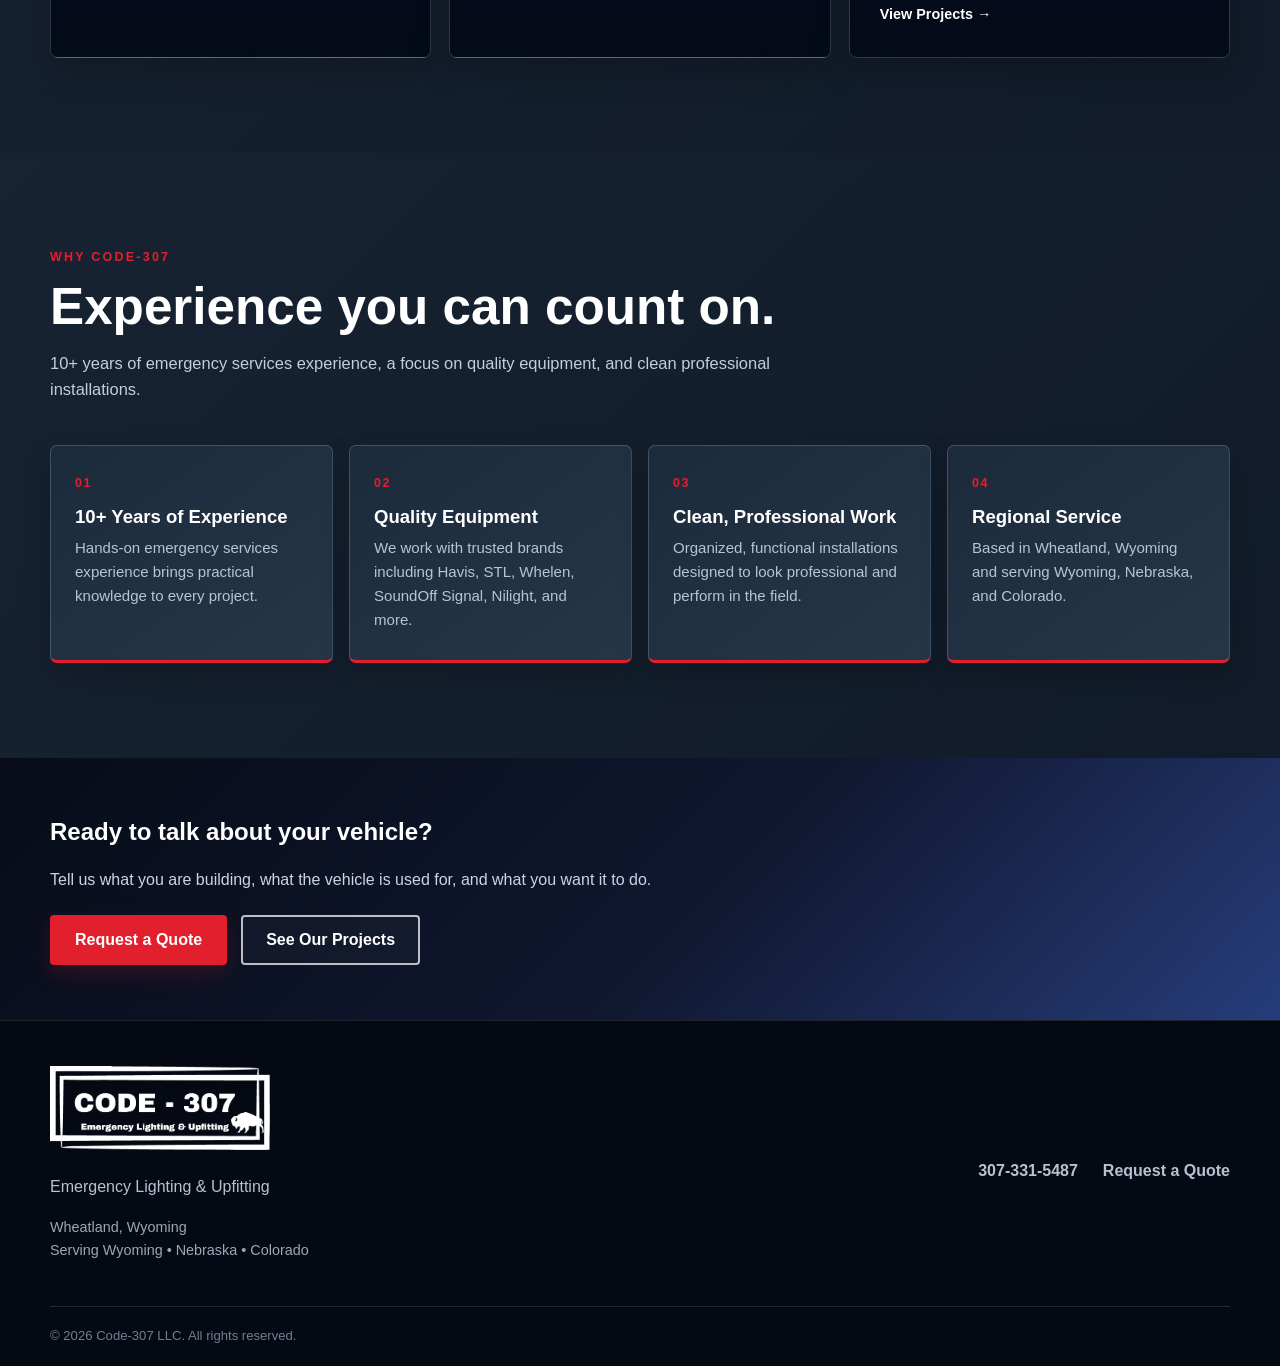
==== commit b542ee71: "Add files via upload" ====
--- a/index.html
+++ b/index.html
@@ -69,7 +69,7 @@
     <div class="cards">
       <article class="card"><div class="card-icon">01</div><h3>Emergency Lighting</h3><p>Warning and emergency lighting installations tailored to your vehicle.</p><a href="services.html">View Services →</a></article>
       <article class="card"><div class="card-icon">02</div><h3>Vehicle Upfitting</h3><p>Practical equipment layouts and professional installations built around your mission.</p><a href="equipment.html">View Equipment →</a></article>
-      <article class="card"><div class="card-icon">03</div><h3>Completed Projects</h3><p>See recent Code-307 work, including Wheatland Fire Brush 21 and Palmer Canyon Brush 4.</p><a href="projects.html">View Projects →</a></article>
+      <article class="card"><div class="card-icon">03</div><h3>Completed Projects</h3><p>See recent Code-307 work, including Palmer Canyon 2, Wheatland Fire Brush 21, and Palmer Canyon Brush 4.</p><a href="projects.html">View Projects →</a></article>
     </div>
   </div>
 </section>
--- a/styles.css
+++ b/styles.css
@@ -11,7 +11,7 @@
 .intro{background:linear-gradient(135deg,#1a2939,#111d2c)!important;border-bottom:1px solid var(--line)}.intro-grid{display:grid;grid-template-columns:1fr 1fr;gap:70px;padding:70px 0;align-items:center}.intro h2,.section-heading h2,.about-grid h2,.quote-grid h2{margin:0;font-size:clamp(2rem,4vw,3.35rem);line-height:1.05;color:#fff}.intro p:last-child{color:var(--muted);font-size:1.08rem;margin:0}
 .section{padding:95px 0;background:linear-gradient(135deg,#172332,#111b29)}.section-heading{max-width:780px;margin-bottom:42px}.section-heading>p:last-child{color:var(--muted);font-size:1.03rem;margin-bottom:0}.section-heading.light h2{color:#fff}.section-heading.light>p:last-child{color:#c3ced9}
 /* Homepage visual panels */
-.cards{display:grid;grid-template-columns:repeat(3,1fr);gap:18px}.card{position:relative;overflow:hidden;min-height:265px;padding:30px;border:1px solid var(--line);border-radius:8px;background:linear-gradient(145deg,rgba(36,52,70,.92),rgba(18,29,43,.96));box-shadow:0 14px 34px rgba(0,0,0,.22);transition:.25s ease}.card:before{content:"";position:absolute;inset:0;background:linear-gradient(to bottom,rgba(4,10,24,.05),rgba(4,10,24,.2) 35%,rgba(4,10,24,.94) 100%);z-index:0}.card:nth-child(1){background-image:url('Code307_backgrounds/light-bars.jpg');background-size:cover;background-position:center}.card:nth-child(2){background-image:url('Code307_backgrounds/vehicle-consoles.jpg');background-size:cover;background-position:center}.card:nth-child(3){background-image:url('brush-21-lightbar-install.jpg');background-size:cover;background-position:center}.card>*{position:relative;z-index:1}.card:hover{transform:translateY(-6px);border-color:rgba(226,31,45,.6);box-shadow:0 22px 48px rgba(0,0,0,.38)}.card-icon{color:#fff;font-weight:900;letter-spacing:.12em;font-size:.78rem;display:inline-flex;padding:7px 10px;border:1px solid rgba(255,255,255,.22);border-radius:999px;background:rgba(7,12,24,.58);backdrop-filter:blur(5px)}.card h3{color:#fff;font-size:1.45rem;margin:75px 0 8px}.card p{color:#d1dbe5;margin:0 0 12px}.card a{color:#fff;font-weight:900;font-size:.9rem}.card a:hover{color:#ff4a55}
+.cards{display:grid;grid-template-columns:repeat(3,1fr);gap:18px}.card{position:relative;overflow:hidden;min-height:265px;padding:30px;border:1px solid var(--line);border-radius:8px;background:linear-gradient(145deg,rgba(36,52,70,.92),rgba(18,29,43,.96));box-shadow:0 14px 34px rgba(0,0,0,.22);transition:.25s ease}.card:before{content:"";position:absolute;inset:0;background:linear-gradient(to bottom,rgba(4,10,24,.05),rgba(4,10,24,.2) 35%,rgba(4,10,24,.94) 100%);z-index:0}.card:nth-child(1){background-image:url('Code307_backgrounds/light-bars.jpg');background-size:cover;background-position:center}.card:nth-child(2){background-image:url('Code307_backgrounds/scene-work-lights.jpg');background-size:cover;background-position:center}.card:nth-child(3){background-image:url('Code307_backgrounds/sirens-controls.jpg');background-size:cover;background-position:center}.card:nth-child(4){background-image:url('Code307_backgrounds/reflective-graphics.jpg');background-size:cover;background-position:center}.card:nth-child(5){background-image:url('Code307_backgrounds/vehicle-consoles.jpg');background-size:cover;background-position:center}.card:nth-child(6){background-image:url('Code307_backgrounds/push-bumpers.jpg');background-size:cover;background-position:center}.card>*{position:relative;z-index:1}.card:hover{transform:translateY(-6px);border-color:rgba(226,31,45,.6);box-shadow:0 22px 48px rgba(0,0,0,.38)}.card-icon{color:#fff;font-weight:900;letter-spacing:.12em;font-size:.78rem;display:inline-flex;padding:7px 10px;border:1px solid rgba(255,255,255,.22);border-radius:999px;background:rgba(7,12,24,.58);backdrop-filter:blur(5px)}.card h3{color:#fff;font-size:1.45rem;margin:75px 0 8px}.card p{color:#d1dbe5;margin:0 0 12px}.card a{color:#fff;font-weight:900;font-size:.9rem}.card a:hover{color:#ff4a55}
 .why-grid{display:grid;grid-template-columns:repeat(4,1fr);gap:16px}.why-card{position:relative;padding:28px 24px;background:linear-gradient(145deg,#1c2b3b,#253649);border:1px solid var(--line);border-bottom:3px solid var(--red);border-radius:7px;box-shadow:0 12px 28px rgba(0,0,0,.2)}.why-number{color:var(--red);font-weight:900;letter-spacing:.12em;font-size:.78rem}.why-card h3{color:#fff;margin:12px 0 8px;font-size:1.16rem;line-height:1.2}.why-card p{color:var(--muted);margin:0;font-size:.94rem}
 .subpage-cta,.projects-bottom,.service-bottom,.quote-bottom{background:linear-gradient(135deg,#070c18,#10172f 55%,#263d7b)!important;color:#fff;padding:60px 0}.subpage-cta h2{color:#fff;margin:0 0 8px}.subpage-cta p{color:#cbd5e1}.link-row{display:flex;gap:12px;flex-wrap:wrap;margin-top:22px}
 /* Interior page heroes */
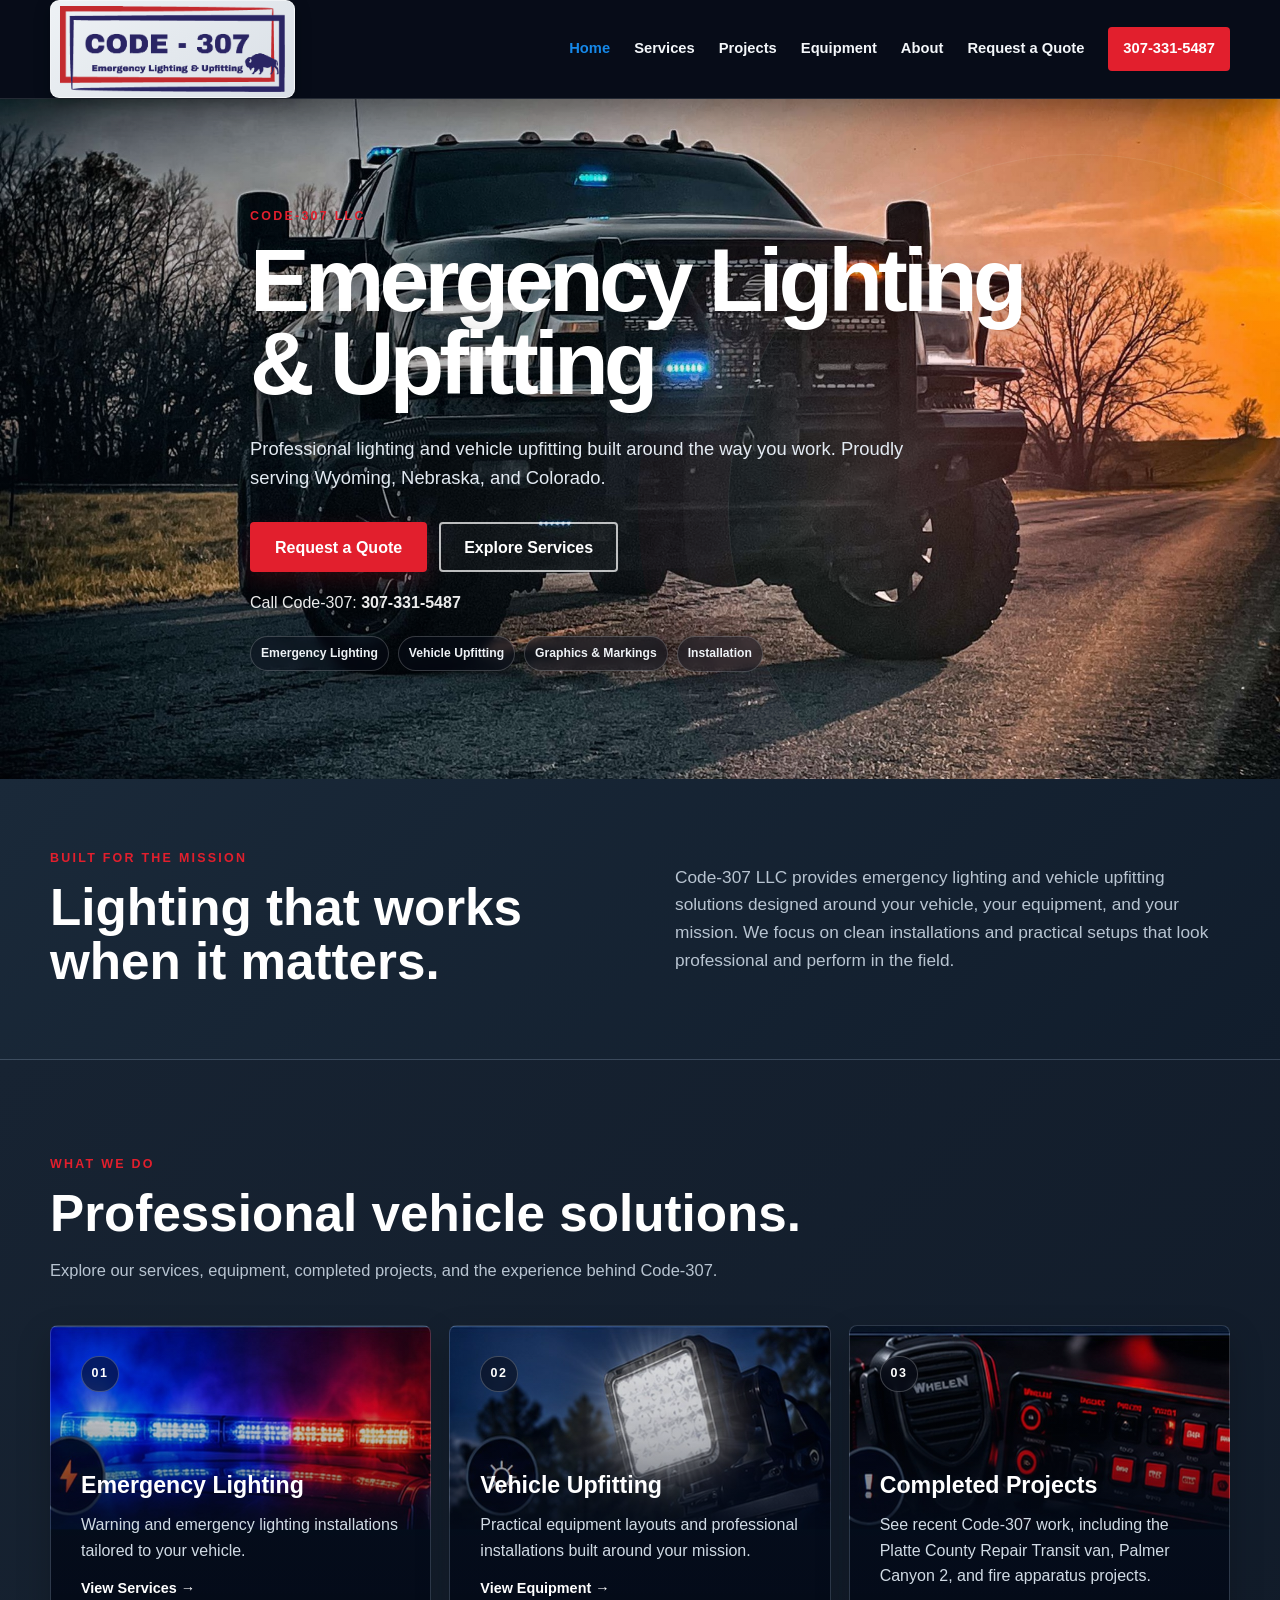
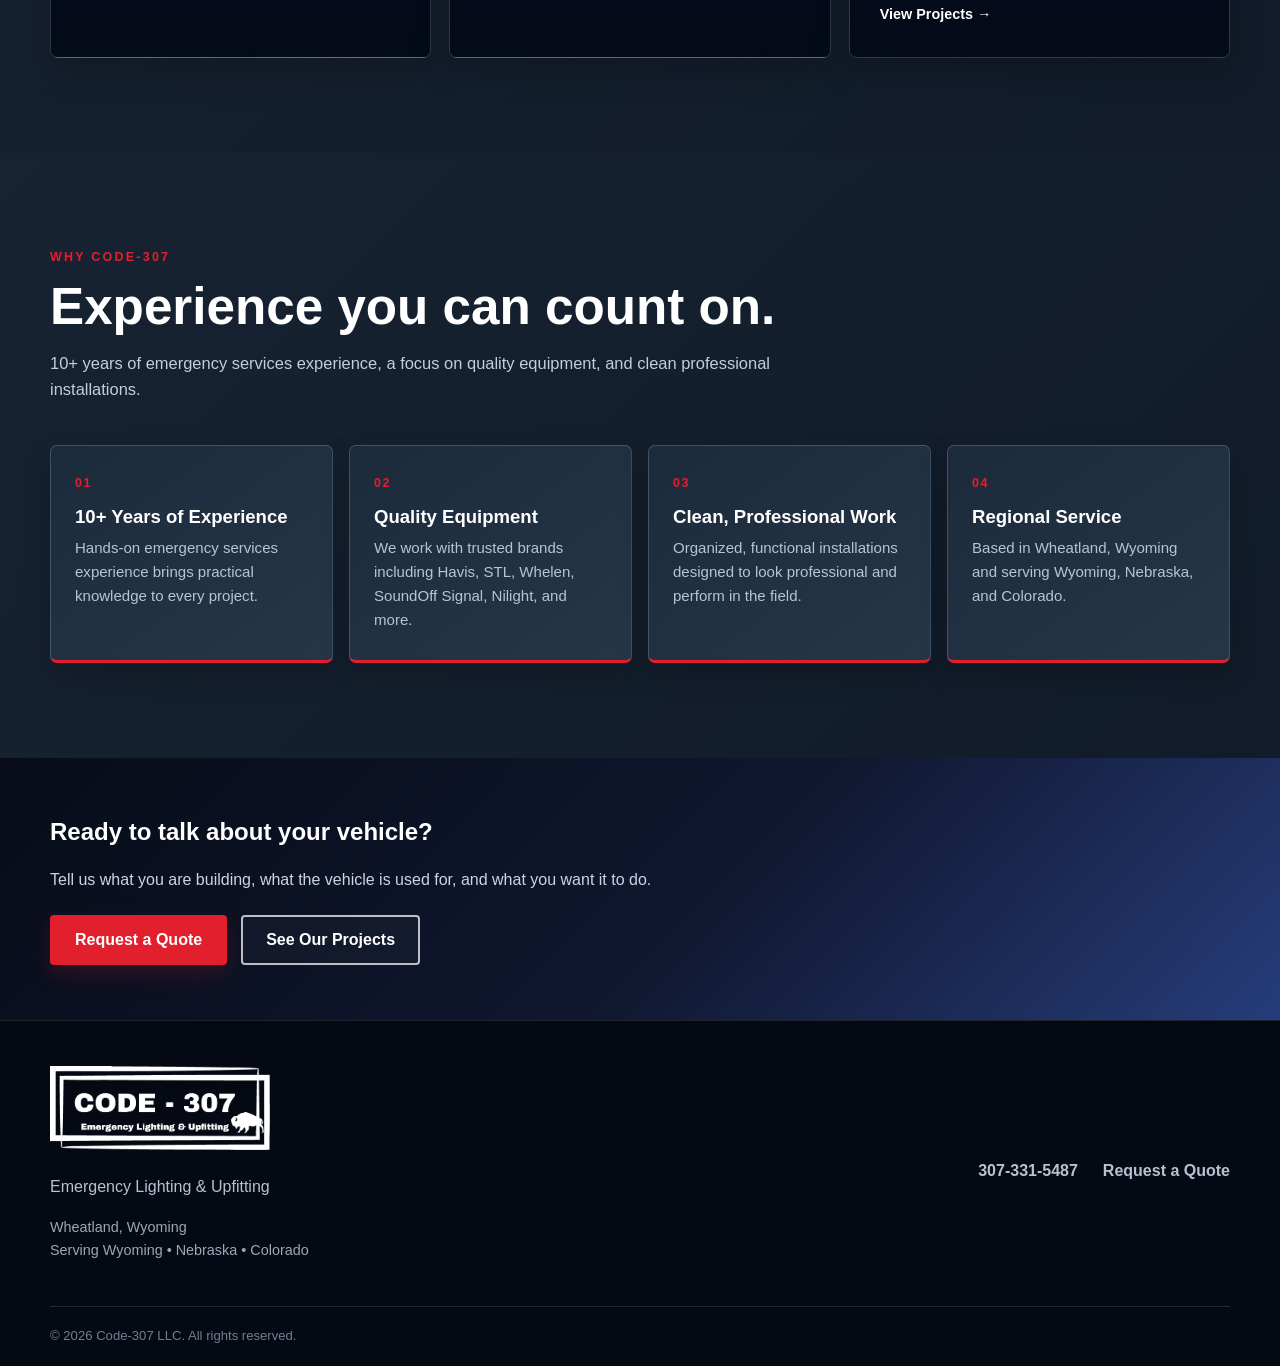
==== commit fdb26bca: "Add files via upload" ====
--- a/index.html
+++ b/index.html
@@ -69,7 +69,7 @@
     <div class="cards">
       <article class="card"><div class="card-icon">01</div><h3>Emergency Lighting</h3><p>Warning and emergency lighting installations tailored to your vehicle.</p><a href="services.html">View Services →</a></article>
       <article class="card"><div class="card-icon">02</div><h3>Vehicle Upfitting</h3><p>Practical equipment layouts and professional installations built around your mission.</p><a href="equipment.html">View Equipment →</a></article>
-      <article class="card"><div class="card-icon">03</div><h3>Completed Projects</h3><p>See recent Code-307 work, including Palmer Canyon 2, Wheatland Fire Brush 21, and Palmer Canyon Brush 4.</p><a href="projects.html">View Projects →</a></article>
+      <article class="card"><div class="card-icon">03</div><h3>Completed Projects</h3><p>See recent Code-307 work, including the Platte County Repair Transit van, Palmer Canyon 2, and fire apparatus projects.</p><a href="projects.html">View Projects →</a></article>
     </div>
   </div>
 </section>
